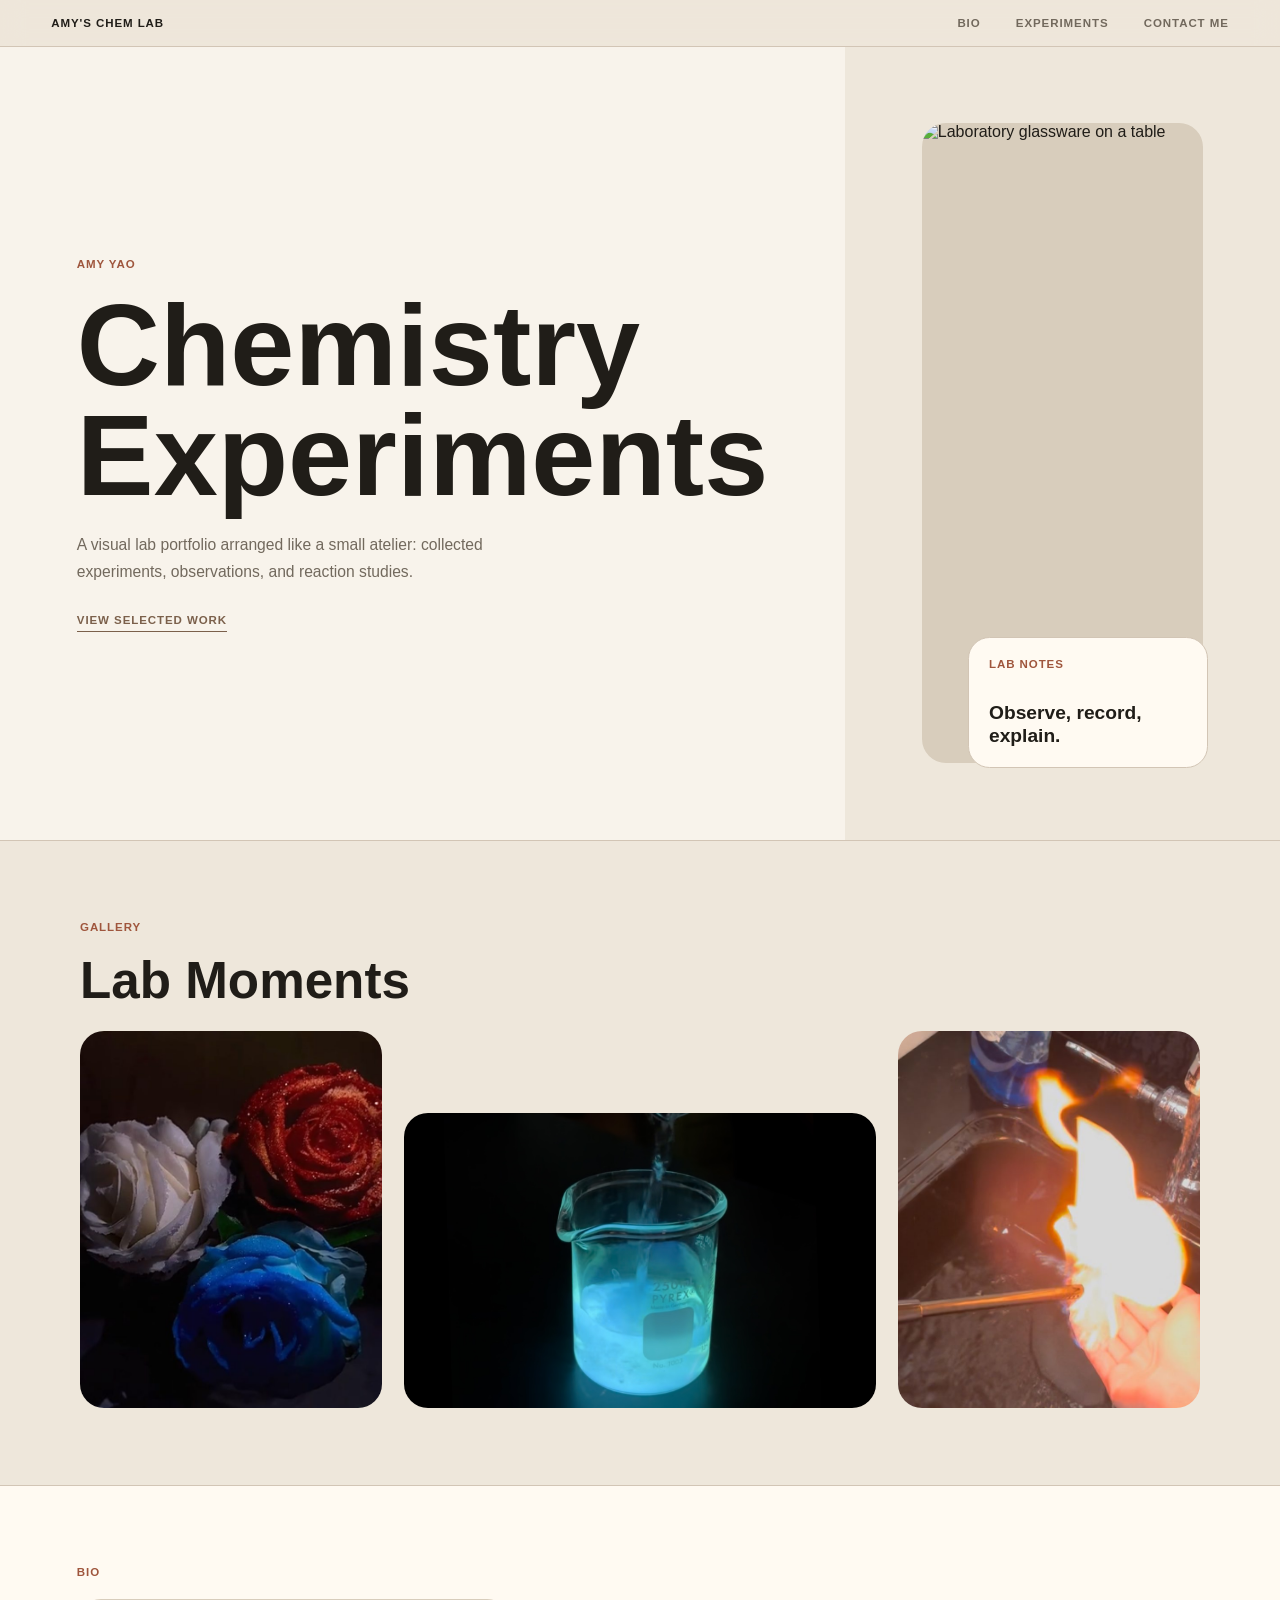
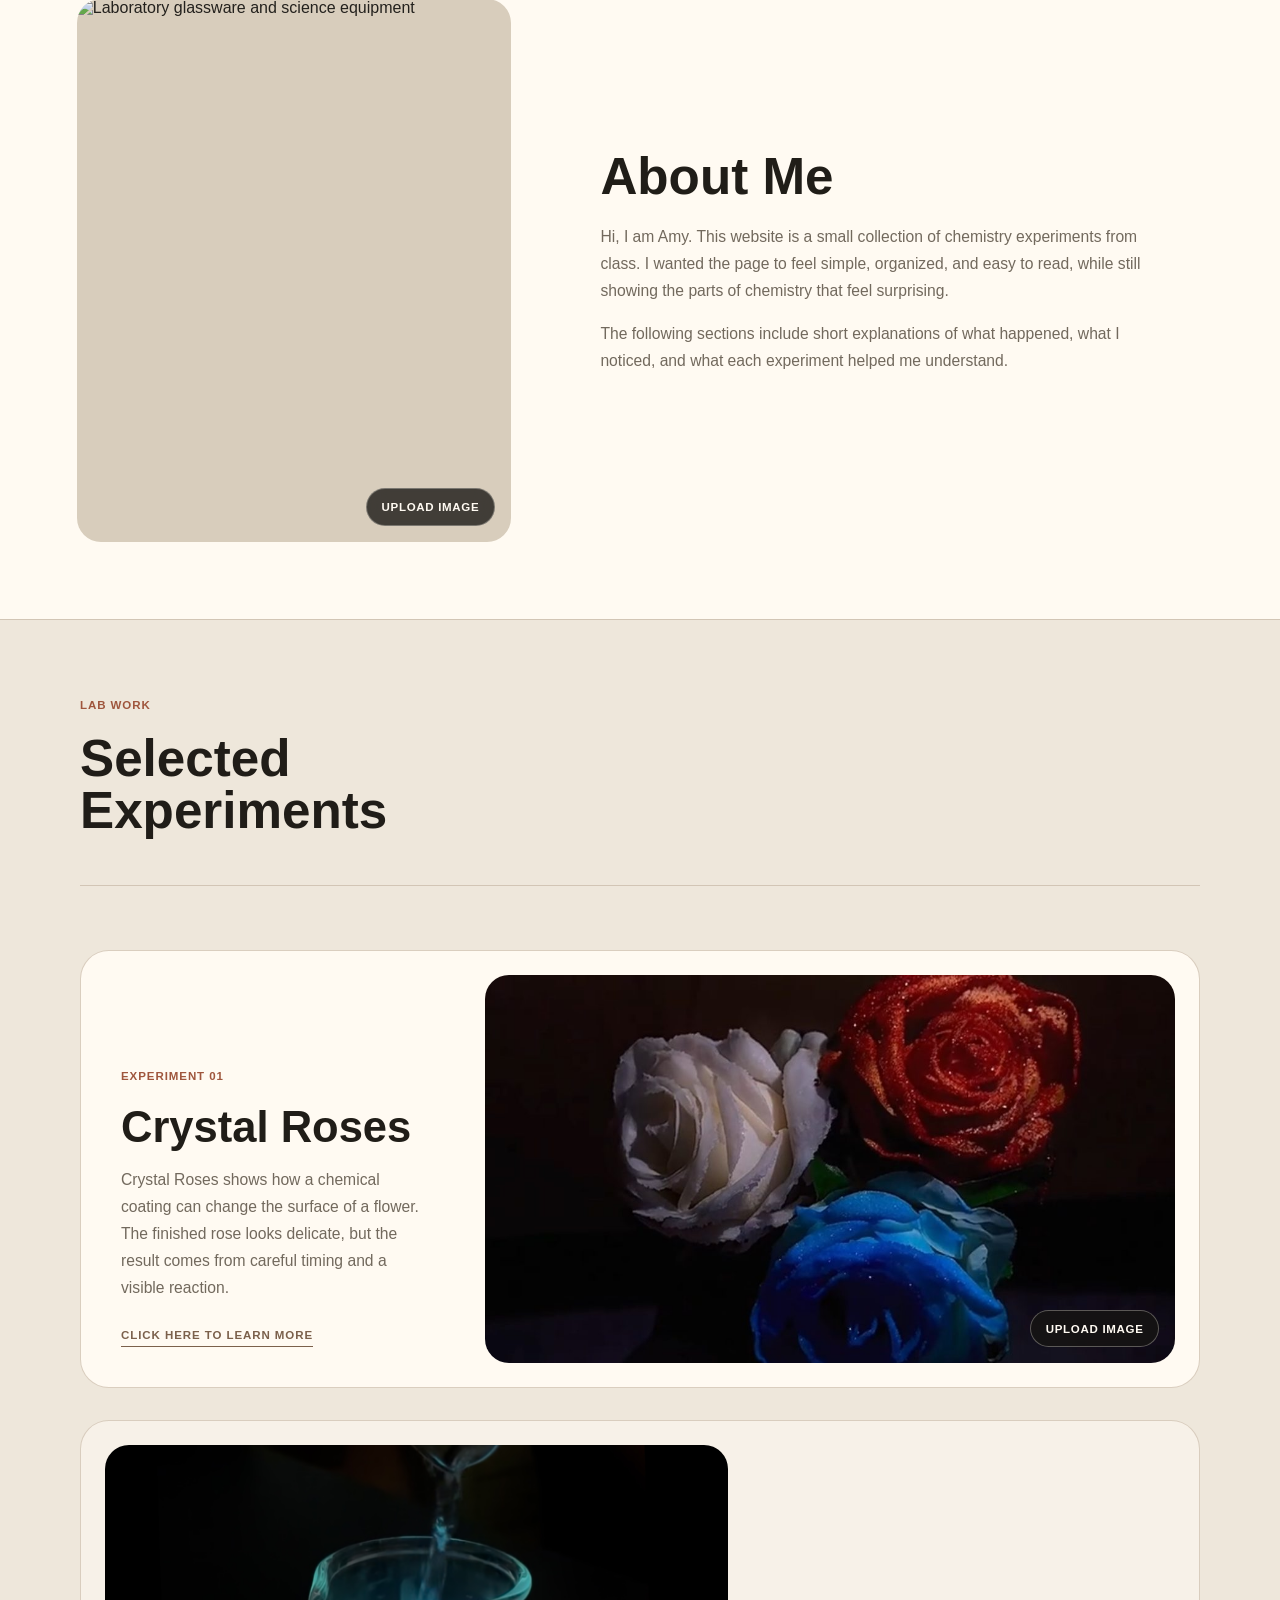
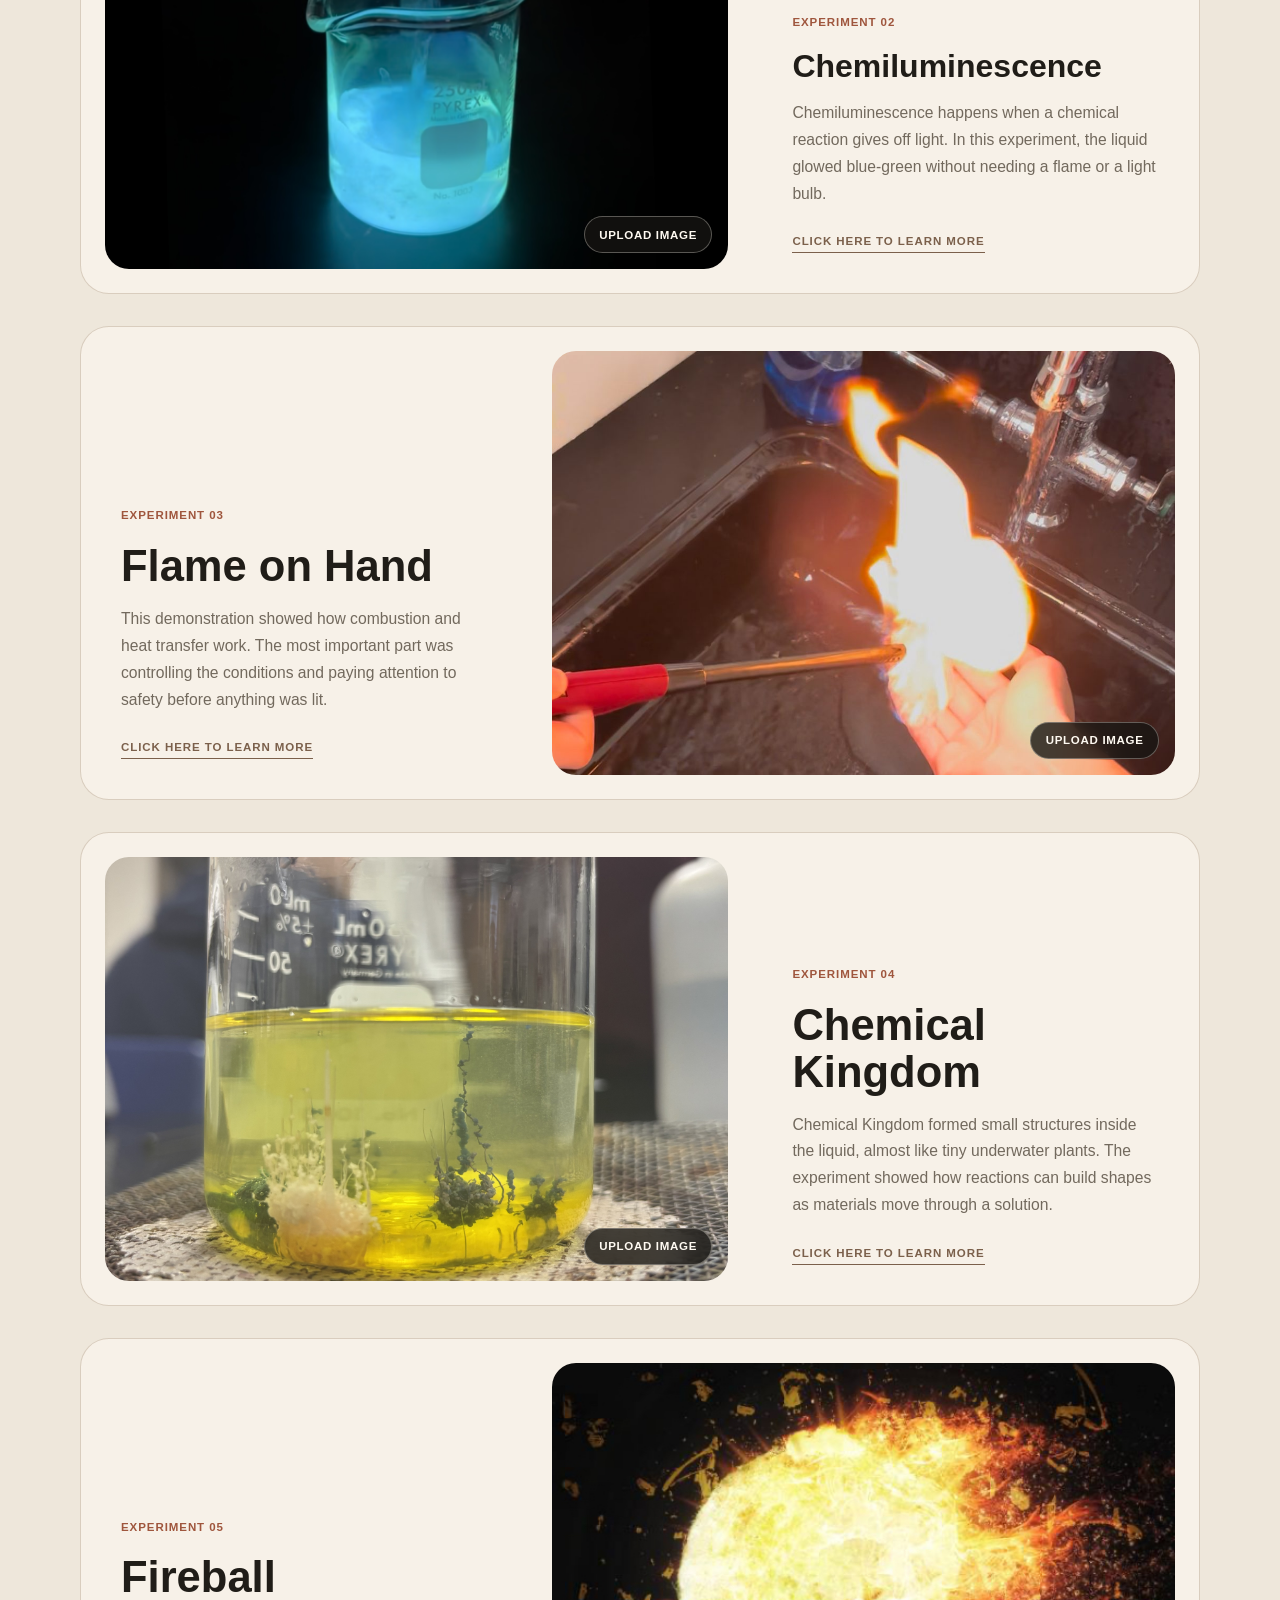
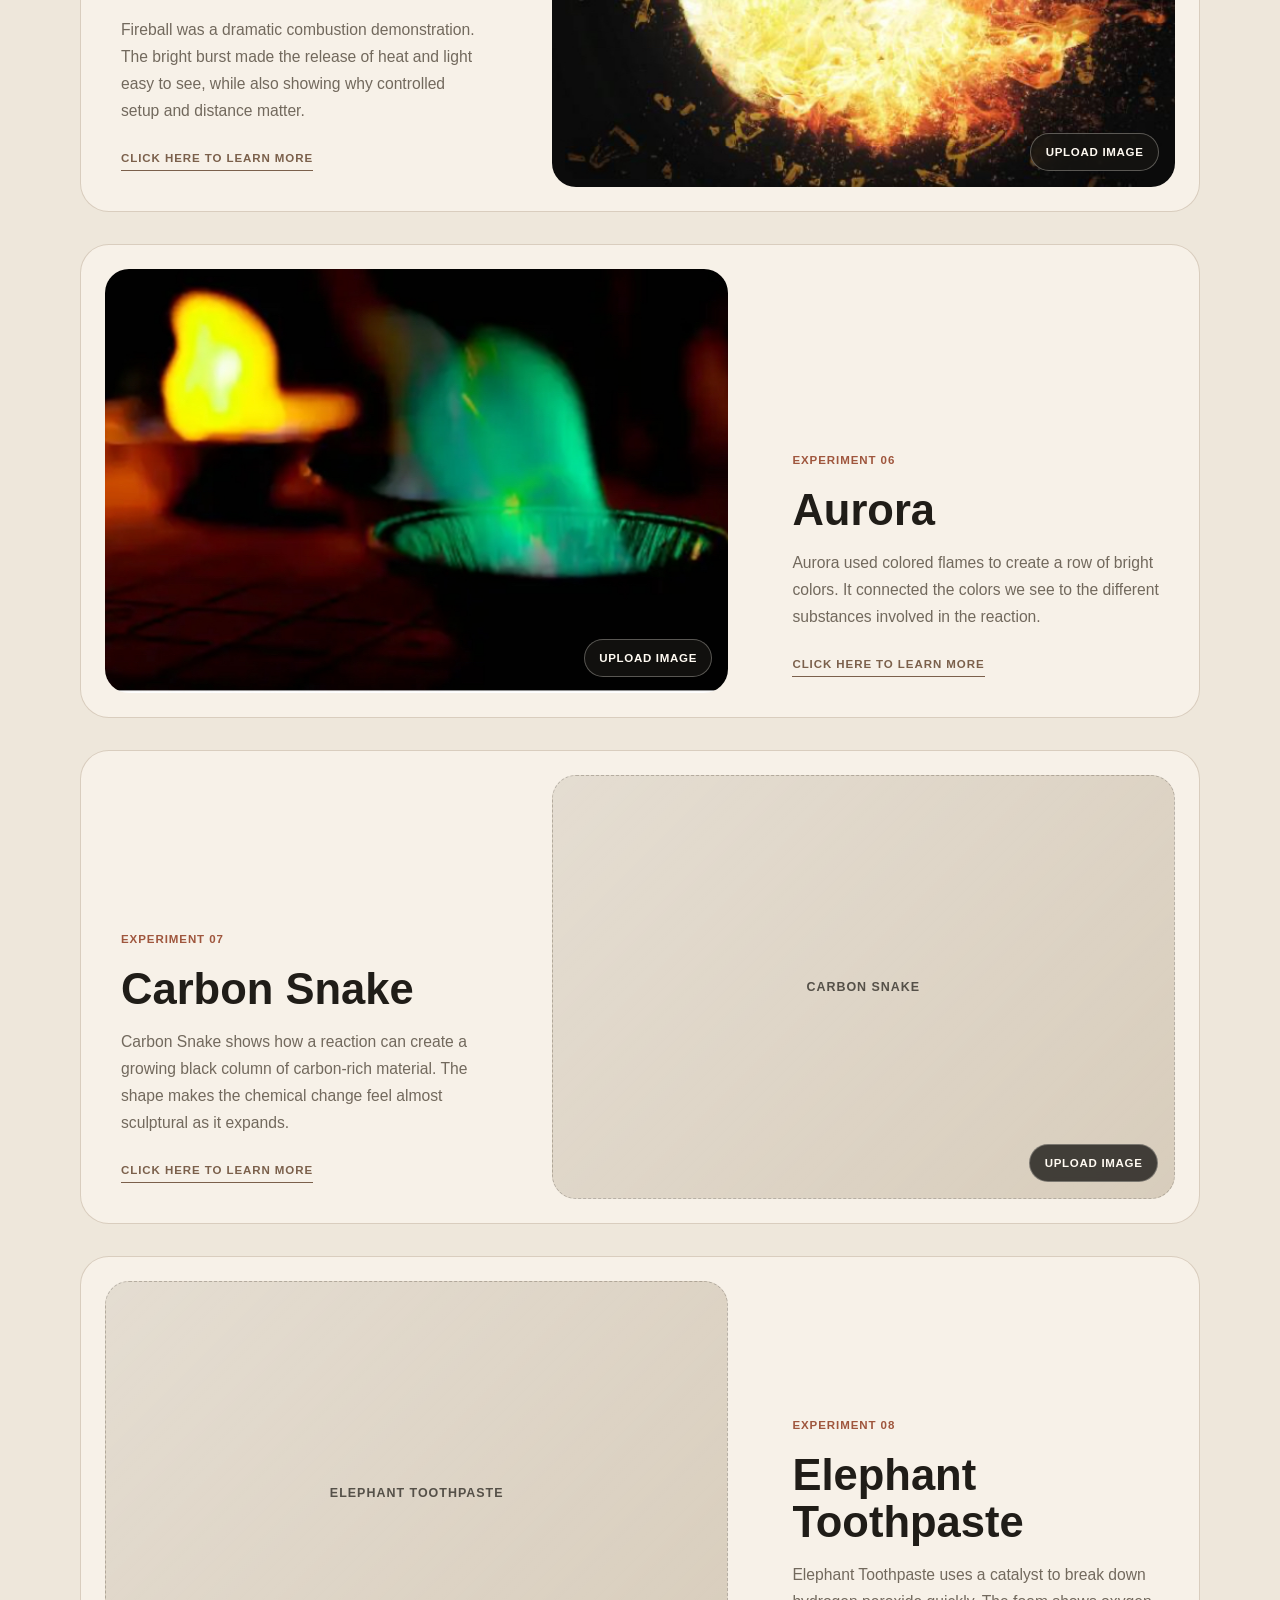
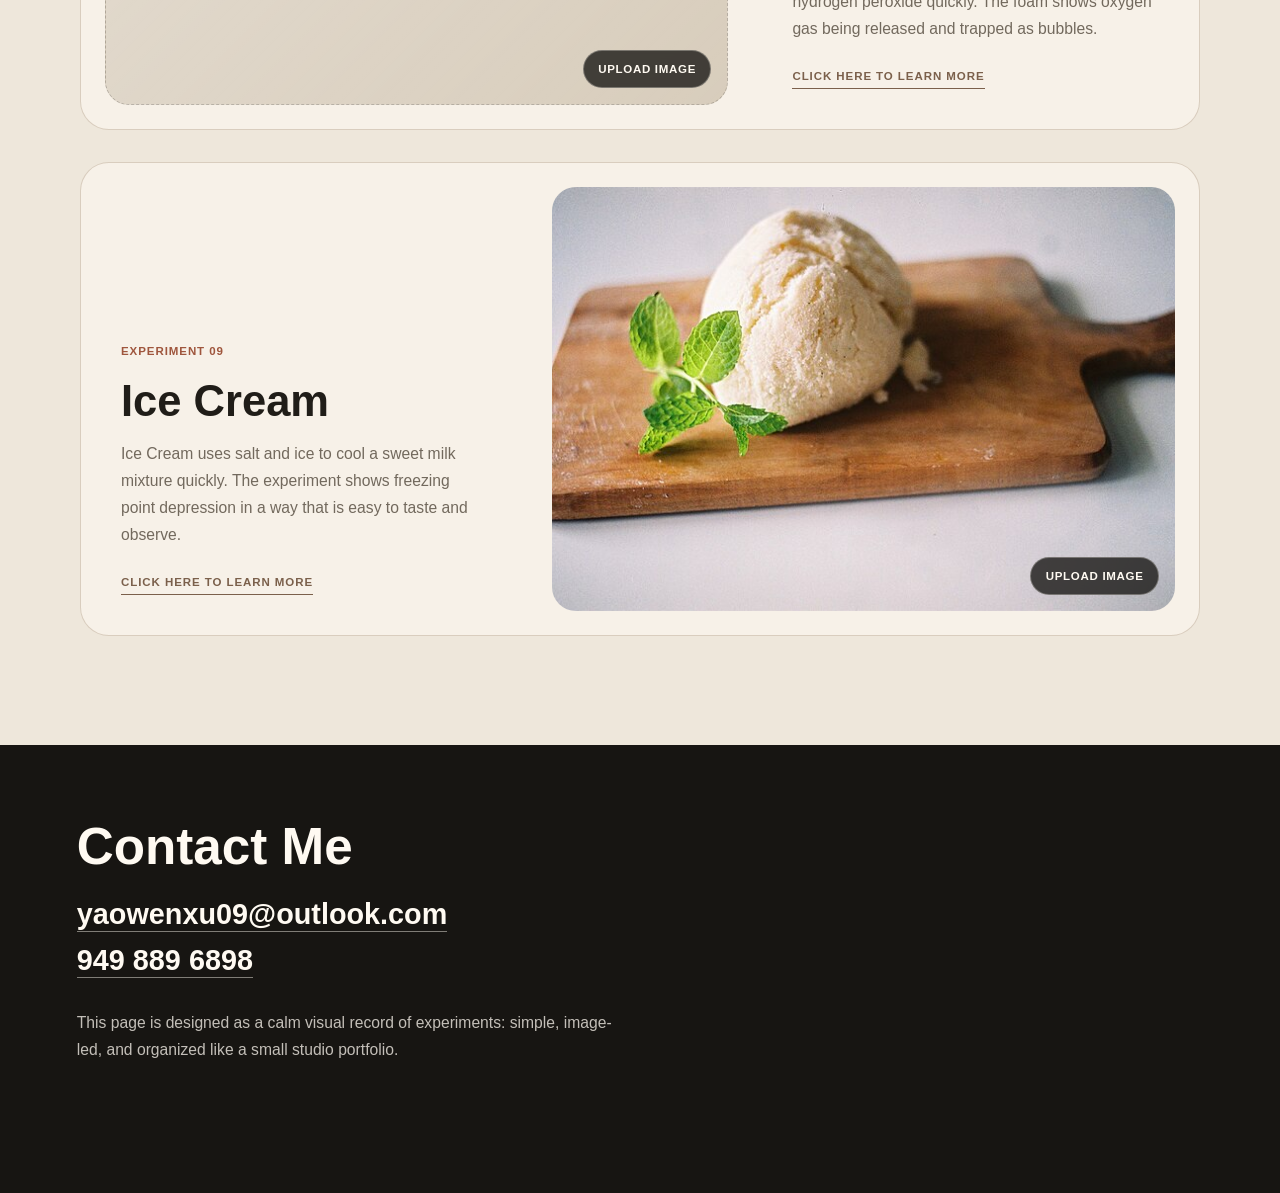
==== index.html @ 690bc632 "Prepare chemistry website for GitHub Pages" ====
<!doctype html>
<html lang="en">
  <head>
    <meta charset="utf-8" />
    <meta name="viewport" content="width=device-width, initial-scale=1" />
    <title>Chemistry Experiments</title>
    <link rel="stylesheet" href="styles.css" />
  </head>
  <body>
    <header class="site-header">
      <a class="brand" href="#top">Amy's Chem Lab</a>
      <nav aria-label="Main navigation">
        <a href="#bio">Bio</a>
        <a href="#experiments">Experiments</a>
        <a href="#contact">Contact me</a>
      </nav>
    </header>

    <main id="top">
      <section class="hero">
        <div class="hero-title">
          <p class="tiny-label">Amy Yao</p>
          <h1>Chemistry<br />Experiments</h1>
          <p class="hero-summary">
            A visual lab portfolio arranged like a small atelier: collected
            experiments, observations, and reaction studies.
          </p>
          <a class="text-link" href="#experiments">View selected work</a>
        </div>

        <div class="hero-collage" aria-label="Chemistry experiment collage">
          <figure class="photo photo-main">
            <img
              src="https://images.unsplash.com/photo-1532094349884-543bc11b234d?auto=format&fit=crop&w=1000&q=80"
              alt="Laboratory glassware on a table"
            />
          </figure>
          <div class="paper-note">
            <span>Lab notes</span>
            <p>Observe, record, explain.</p>
          </div>
        </div>
      </section>

      <section class="gallery-preview" aria-label="Experiment gallery preview">
        <div class="gallery-heading">
          <p class="section-number">Gallery</p>
          <h2>Lab Moments</h2>
        </div>
        <div class="gallery-strip">
          <figure class="photo gallery-photo">
            <img src="assets/crystal-roses.jpg" alt="Crystal Roses experiment preview" />
          </figure>
          <figure class="photo gallery-photo wide">
            <img src="assets/chemiluminescence.jpg" alt="Chemiluminescence experiment preview" />
          </figure>
          <figure class="photo gallery-photo">
            <img src="assets/flame-on-hand.jpg" alt="Flame on Hand experiment preview" />
          </figure>
        </div>
      </section>

      <section class="bio-section" id="bio">
        <p class="section-number">Bio</p>
        <div class="bio-grid">
          <figure class="photo bio-photo" data-title="About Me" data-image-key="about-me">
            <img
              src="https://images.unsplash.com/photo-1532094349884-543bc11b234d?auto=format&fit=crop&w=800&q=80"
              alt="Laboratory glassware and science equipment"
            />
          </figure>
          <div class="bio-copy">
            <h2>About Me</h2>
            <p>
              Hi, I am Amy. This website is a small collection of chemistry
              experiments from class. I wanted the page to feel simple, organized,
              and easy to read, while still showing the parts of chemistry that
              feel surprising.
            </p>
            <p>
              The following sections include short explanations of what happened,
              what I noticed, and what each experiment helped me understand.
            </p>
          </div>
        </div>
      </section>

      <section class="experiments" id="experiments">
        <div class="section-intro">
          <p class="section-number">Lab work</p>
          <h2>Selected Experiments</h2>
        </div>

        <article class="experiment featured">
          <div class="experiment-copy">
            <p class="tiny-label">Experiment 01</p>
            <h2>Crystal Roses</h2>
            <p>
              Crystal Roses shows how a chemical coating can change the surface
              of a flower. The finished rose looks delicate, but the result comes
              from careful timing and a visible reaction.
            </p>
            <a class="text-link" href="experiments/crystal-roses.html">Click here to learn more</a>
          </div>
          <figure class="photo experiment-photo" data-title="Crystal Roses" data-image-key="crystal-roses">
            <img
              src="assets/crystal-roses.jpg"
              alt="Crystal Roses experiment with a coated orange rose"
              onerror="this.closest('.photo').classList.add('missing-image'); this.remove();"
            />
          </figure>
        </article>

        <article class="experiment reverse">
          <div class="experiment-copy">
            <p class="tiny-label">Experiment 02</p>
            <h2 class="single-line-title">Chemiluminescence</h2>
            <p>
              Chemiluminescence happens when a chemical reaction gives off light.
              In this experiment, the liquid glowed blue-green without needing a
              flame or a light bulb.
            </p>
            <a class="text-link" href="experiments/chemiluminescence.html">Click here to learn more</a>
          </div>
          <figure class="photo experiment-photo" data-title="Chemiluminescence" data-image-key="chemiluminescence">
            <img
              src="assets/chemiluminescence.jpg"
              alt="Chemiluminescence experiment glowing blue in a beaker"
              onerror="this.closest('.photo').classList.add('missing-image'); this.remove();"
            />
          </figure>
        </article>

        <article class="experiment">
          <div class="experiment-copy">
            <p class="tiny-label">Experiment 03</p>
            <h2>Flame on Hand</h2>
            <p>
              This demonstration showed how combustion and heat transfer work.
              The most important part was controlling the conditions and paying
              attention to safety before anything was lit.
            </p>
            <a class="text-link" href="experiments/flame-on-hand.html">Click here to learn more</a>
          </div>
          <figure class="photo experiment-photo" data-title="Flame on Hand" data-image-key="flame-on-hand">
            <img
              src="assets/flame-on-hand.jpg"
              alt="Flame on Hand experiment being lit over a sink"
              onerror="this.closest('.photo').classList.add('missing-image'); this.remove();"
            />
          </figure>
        </article>

        <article class="experiment reverse">
          <div class="experiment-copy">
            <p class="tiny-label">Experiment 04</p>
            <h2>Chemical Kingdom</h2>
            <p>
              Chemical Kingdom formed small structures inside the liquid, almost
              like tiny underwater plants. The experiment showed how reactions can
              build shapes as materials move through a solution.
            </p>
            <a class="text-link" href="experiments/chemical-kingdom.html">Click here to learn more</a>
          </div>
          <figure class="photo experiment-photo" data-title="Chemical Kingdom" data-image-key="chemical-kingdom">
            <img
              src="assets/chemical-kingdom.jpg"
              alt="Chemical Kingdom experiment growing structures in yellow liquid"
              onerror="this.closest('.photo').classList.add('missing-image'); this.remove();"
            />
          </figure>
        </article>

        <article class="experiment">
          <div class="experiment-copy">
            <p class="tiny-label">Experiment 05</p>
            <h2>Fireball</h2>
            <p>
              Fireball was a dramatic combustion demonstration. The bright burst
              made the release of heat and light easy to see, while also showing
              why controlled setup and distance matter.
            </p>
            <a class="text-link" href="experiments/fireball.html">Click here to learn more</a>
          </div>
          <figure class="photo experiment-photo" data-title="Fireball" data-image-key="fireball">
            <img
              src="assets/fireball.jpg"
              alt="Fireball experiment with a bright flame burst"
              onerror="this.closest('.photo').classList.add('missing-image'); this.remove();"
            />
          </figure>
        </article>

        <article class="experiment reverse">
          <div class="experiment-copy">
            <p class="tiny-label">Experiment 06</p>
            <h2>Aurora</h2>
            <p>
              Aurora used colored flames to create a row of bright colors. It
              connected the colors we see to the different substances involved in
              the reaction.
            </p>
            <a class="text-link" href="experiments/aurora.html">Click here to learn more</a>
          </div>
          <figure class="photo experiment-photo" data-title="Aurora" data-image-key="aurora">
            <img
              src="assets/aurora.jpg"
              alt="Aurora experiment with colorful flames"
              onerror="this.closest('.photo').classList.add('missing-image'); this.remove();"
            />
          </figure>
        </article>

        <article class="experiment">
          <div class="experiment-copy">
            <p class="tiny-label">Experiment 07</p>
            <h2>Carbon Snake</h2>
            <p>
              Carbon Snake shows how a reaction can create a growing black
              column of carbon-rich material. The shape makes the chemical
              change feel almost sculptural as it expands.
            </p>
            <a class="text-link" href="experiments/carbon-snake.html">Click here to learn more</a>
          </div>
          <figure class="photo experiment-photo" data-title="Carbon Snake" data-image-key="carbon-snake">
            <img
              src="assets/carbon-snake.jpg"
              alt="Carbon Snake experiment forming a black carbon column"
              onerror="this.closest('.photo').classList.add('missing-image'); this.remove();"
            />
          </figure>
        </article>

        <article class="experiment reverse">
          <div class="experiment-copy">
            <p class="tiny-label">Experiment 08</p>
            <h2>Elephant Toothpaste</h2>
            <p>
              Elephant Toothpaste uses a catalyst to break down hydrogen
              peroxide quickly. The foam shows oxygen gas being released and
              trapped as bubbles.
            </p>
            <a class="text-link" href="experiments/elephant-toothpaste.html">Click here to learn more</a>
          </div>
          <figure class="photo experiment-photo" data-title="Elephant Toothpaste" data-image-key="elephant-toothpaste">
            <img
              src="assets/elephant-toothpaste.jpg"
              alt="Elephant Toothpaste experiment with foam expanding upward"
              onerror="this.closest('.photo').classList.add('missing-image'); this.remove();"
            />
          </figure>
        </article>

        <article class="experiment">
          <div class="experiment-copy">
            <p class="tiny-label">Experiment 09</p>
            <h2>Ice Cream</h2>
            <p>
              Ice Cream uses salt and ice to cool a sweet milk mixture quickly.
              The experiment shows freezing point depression in a way that is
              easy to taste and observe.
            </p>
            <a class="text-link" href="experiments/ice-cream.html">Click here to learn more</a>
          </div>
          <figure class="photo experiment-photo" data-title="Ice Cream" data-image-key="ice-cream">
            <img
              src="assets/ice-cream.jpg"
              alt="Homemade ice cream experiment"
              onerror="this.closest('.photo').classList.add('missing-image'); this.remove();"
            />
          </figure>
        </article>
      </section>

      <section class="contact" id="contact">
        <h2>Contact Me</h2>
        <div class="contact-details">
          <a href="mailto:yaowenxu09@outlook.com">yaowenxu09@outlook.com</a>
          <a href="tel:+19498896898">949 889 6898</a>
        </div>
        <p>
          This page is designed as a calm visual record of experiments: simple,
          image-led, and organized like a small studio portfolio.
        </p>
      </section>
    </main>
    <script src="script.js"></script>
  </body>
</html>
---- styles.css ----
:root {
  --paper: #eee7db;
  --paper-light: #f8f3eb;
  --ink: #201d18;
  --muted: #72695d;
  --rust: #9f563d;
  --line: #d2c5b5;
  --charcoal: #171512;
}

* {
  box-sizing: border-box;
}

html {
  scroll-behavior: smooth;
}

body {
  margin: 0;
  color: var(--ink);
  background: var(--paper);
  font-family: "Segoe UI", "Trebuchet MS", Arial, sans-serif;
}

img {
  display: block;
  width: 100%;
  height: 100%;
  object-fit: cover;
}

a {
  color: inherit;
}

.site-header {
  position: sticky;
  top: 0;
  z-index: 10;
  display: flex;
  align-items: center;
  justify-content: space-between;
  gap: 1rem;
  padding: 1.05rem clamp(1rem, 4vw, 4.5rem);
  background: rgba(238, 231, 219, 0.92);
  border-bottom: 1px solid var(--line);
  backdrop-filter: blur(12px);
}

.brand,
nav a,
.tiny-label,
.section-number,
.text-link {
  font-size: 0.72rem;
  font-weight: 700;
  letter-spacing: 0.08em;
  text-transform: uppercase;
}

.brand,
nav a,
.text-link {
  text-decoration: none;
}

nav {
  display: flex;
  gap: clamp(0.85rem, 3vw, 2.2rem);
  color: var(--muted);
}

.hero {
  display: grid;
  grid-template-columns: 0.95fr 1.05fr;
  min-height: 86vh;
  border-bottom: 1px solid var(--line);
}

.hero-title,
.hero-collage,
.bio-section,
.experiments,
.contact {
  padding: clamp(2rem, 6vw, 5rem);
}

.hero-title {
  display: flex;
  flex-direction: column;
  justify-content: center;
  background: var(--paper-light);
}

.tiny-label,
.section-number {
  margin: 0 0 1.05rem;
  color: var(--rust);
}

h1,
h2 {
  margin: 0;
  font-family: "Segoe UI", "Trebuchet MS", Arial, sans-serif;
  font-weight: 700;
  letter-spacing: 0;
}

h1 {
  max-width: 12ch;
  font-size: clamp(3.8rem, 9vw, 7.6rem);
  line-height: 0.95;
}

h2 {
  font-size: clamp(1.9rem, 4vw, 3.45rem);
  line-height: 1.02;
}

p {
  color: var(--muted);
  font-size: 0.98rem;
  line-height: 1.72;
}

.hero-summary {
  max-width: 27rem;
  margin: 1.4rem 0 0;
}

.text-link {
  display: inline-block;
  width: fit-content;
  margin-top: 1.7rem;
  padding-bottom: 0.35rem;
  color: #7b604b;
  border-bottom: 1px solid currentColor;
  transform-origin: left center;
  transition:
    color 160ms ease,
    transform 160ms ease;
}

.text-link:hover {
  color: #4f3a2d;
  transform: scale(1.045);
}

.hero-collage {
  position: relative;
  min-height: 34rem;
}

.photo {
  position: relative;
  margin: 0;
  overflow: hidden;
  background: #d8cdbc;
  border-radius: 1.5rem;
}

.photo-main {
  height: min(62vw, 40rem);
  max-height: 40rem;
}

.missing-image {
  display: grid;
  place-items: center;
  min-height: 18rem;
  background:
    linear-gradient(135deg, rgba(255, 255, 255, 0.32), rgba(255, 255, 255, 0)),
    #d8cdbc;
  border: 1px dashed rgba(32, 29, 24, 0.22);
}

.missing-image::after {
  content: attr(data-title);
  color: rgba(32, 29, 24, 0.72);
  font-size: 0.78rem;
  font-weight: 700;
  letter-spacing: 0.08em;
  text-transform: uppercase;
}

.missing-image.no-placeholder-label::after {
  content: "";
}

.missing-image.no-placeholder-label {
  border: 0;
  min-height: 0;
}

.upload-control {
  position: absolute;
  right: 1rem;
  bottom: 1rem;
  z-index: 2;
  display: inline-flex;
  align-items: center;
  justify-content: center;
  min-height: 2.35rem;
  padding: 0.65rem 0.9rem;
  color: #fffaf2;
  background: rgba(23, 21, 18, 0.78);
  border: 1px solid rgba(255, 250, 242, 0.3);
  border-radius: 999px;
  cursor: pointer;
  font-size: 0.72rem;
  font-weight: 700;
  letter-spacing: 0.06em;
  text-transform: uppercase;
  backdrop-filter: blur(10px);
}

.upload-control input {
  position: absolute;
  width: 1px;
  height: 1px;
  opacity: 0;
  pointer-events: none;
}

.paper-note {
  position: absolute;
  right: clamp(1rem, 6vw, 4.5rem);
  bottom: clamp(1rem, 6vw, 4.5rem);
  width: min(15rem, 42vw);
  padding: 1.25rem;
  background: #fffaf2;
  border: 1px solid var(--line);
  border-radius: 1.35rem;
}

.paper-note span {
  display: block;
  margin-bottom: 2rem;
  color: var(--rust);
  font-size: 0.72rem;
  font-weight: 700;
  letter-spacing: 0.08em;
  text-transform: uppercase;
}

.paper-note p {
  margin: 0;
  color: var(--ink);
  font-size: 1.2rem;
  font-weight: 700;
  line-height: 1.18;
}

.bio-section {
  background: #fffaf2;
  border-bottom: 1px solid var(--line);
}

.gallery-preview {
  padding: clamp(2rem, 6vw, 5rem);
  border-bottom: 1px solid var(--line);
  background: var(--paper);
}

.gallery-heading {
  max-width: 70rem;
  margin: 0 auto 1.5rem;
}

.gallery-heading h2 {
  max-width: 12ch;
}

.gallery-strip {
  display: grid;
  grid-template-columns: minmax(0, 0.8fr) minmax(0, 1.25fr) minmax(0, 0.8fr);
  gap: clamp(0.8rem, 2.2vw, 1.4rem);
  max-width: 70rem;
  margin: 0 auto;
  align-items: end;
}

.gallery-photo {
  aspect-ratio: 4 / 5;
}

.gallery-photo.wide {
  aspect-ratio: 16 / 10;
}

.bio-grid {
  display: grid;
  grid-template-columns: minmax(15rem, 0.72fr) minmax(0, 1fr);
  gap: clamp(2rem, 7vw, 6rem);
  align-items: center;
  max-width: 72rem;
  margin: 0 auto;
}

.bio-photo {
  aspect-ratio: 4 / 5;
}

.bio-photo img {
  object-position: 35% center;
  filter: saturate(0.82) contrast(0.96);
}

.bio-copy {
  max-width: 35rem;
}

.bio-copy h2 {
  margin-bottom: 1.35rem;
}

.experiments {
  background: var(--paper);
}

.section-intro {
  max-width: 70rem;
  margin: 0 auto clamp(2rem, 5vw, 4rem);
  padding-bottom: clamp(1.5rem, 4vw, 3rem);
  border-bottom: 1px solid var(--line);
}

.section-intro h2 {
  max-width: 12ch;
}

.section-intro p:last-child {
  max-width: 30rem;
}

.experiment {
  display: grid;
  grid-template-columns: minmax(0, 0.78fr) minmax(16rem, 1.22fr);
  gap: clamp(1.25rem, 4vw, 3rem);
  align-items: end;
  max-width: 70rem;
  margin: 0 auto clamp(1.2rem, 3vw, 2rem);
  padding: clamp(1rem, 2.6vw, 1.5rem);
  background: rgba(255, 250, 242, 0.55);
  border: 1px solid rgba(210, 197, 181, 0.82);
  border-radius: 1.8rem;
  transition:
    border-color 180ms ease,
    box-shadow 180ms ease,
    transform 180ms ease;
}

.experiment:hover {
  border-color: rgba(159, 86, 61, 0.32);
  box-shadow: 0 22px 48px rgba(32, 29, 24, 0.14);
  transform: translateY(-0.25rem);
}

.experiment.reverse {
  grid-template-columns: minmax(16rem, 1.22fr) minmax(0, 0.78fr);
}

.experiment.reverse .experiment-copy {
  order: 2;
}

.experiment.featured {
  grid-template-columns: minmax(0, 0.65fr) minmax(18rem, 1.35fr);
  background: #fffaf2;
}

.experiment-photo {
  aspect-ratio: 5 / 3.4;
}

.featured .experiment-photo {
  aspect-ratio: 16 / 9;
}

.experiment-copy {
  max-width: 31rem;
  padding: clamp(0.3rem, 1.6vw, 1rem);
}

.experiment-copy h2 {
  margin-bottom: 1rem;
  max-width: 100%;
  overflow-wrap: anywhere;
  word-break: normal;
  font-size: clamp(1.65rem, 3.4vw, 2.85rem);
  line-height: 1.08;
}

.experiment-copy h2.single-line-title {
  white-space: nowrap;
  font-size: clamp(1.45rem, 2.5vw, 2.35rem);
}

.experiment-copy p:not(.tiny-label) {
  margin-bottom: 0;
}

.contact {
  min-height: 28rem;
  color: #fffaf2;
  background: var(--charcoal);
}

.contact .tiny-label,
.contact p,
.contact h2 {
  color: inherit;
}

.contact p {
  max-width: 35rem;
  opacity: 0.74;
}

.contact-details {
  display: grid;
  gap: 0.75rem;
  margin: 1.5rem 0 2rem;
}

.contact-details a {
  width: fit-content;
  color: inherit;
  font-size: clamp(1.1rem, 2.5vw, 1.8rem);
  font-weight: 700;
  text-decoration: none;
  border-bottom: 1px solid rgba(255, 250, 242, 0.45);
}

.detail-main {
  background: var(--paper);
}

.detail-hero {
  display: grid;
  grid-template-columns: minmax(0, 0.78fr) minmax(18rem, 1.22fr);
  gap: clamp(1.5rem, 5vw, 4rem);
  align-items: end;
  padding: clamp(2rem, 6vw, 5rem);
  border-bottom: 1px solid var(--line);
}

.detail-hero h1 {
  font-size: clamp(3rem, 8vw, 6.8rem);
}

.detail-summary {
  max-width: 32rem;
}

.detail-image {
  aspect-ratio: auto;
}

.detail-image img,
.detail-inline-image img {
  display: block;
  width: 100%;
  object-fit: contain;
  height: auto;
  background: #fffaf2;
}

.detail-inline-image {
  max-width: 74rem;
  min-height: 0;
  max-height: none;
  margin: clamp(1.5rem, 4vw, 3rem) 0;
}

.diagram-image {
  min-height: 0;
  max-height: none;
  width: min(100%, 34rem);
  margin-left: auto;
  margin-right: auto;
  padding: 1.25rem;
  background: #fffaf2;
}

.diagram-image img {
  max-height: 12rem;
}

.detail-content {
  max-width: 74rem;
  margin: 0 auto;
  padding: clamp(2rem, 6vw, 5rem);
}

.detail-section {
  display: grid;
  grid-template-columns: minmax(10rem, 0.35fr) minmax(0, 1fr);
  gap: clamp(1.5rem, 4vw, 3rem);
  align-items: start;
  padding: clamp(1.6rem, 4vw, 3rem) 0;
  border-bottom: 1px solid var(--line);
}

.detail-section + .detail-section {
  border-top: 0;
}

.detail-inline-image + .detail-section {
  border-top: 0;
}

.detail-section h2 {
  font-size: clamp(1.45rem, 3vw, 2.4rem);
}

.detail-section p,
.detail-section li {
  color: var(--muted);
  font-size: 1rem;
  line-height: 1.72;
}

.detail-section > p {
  justify-self: start;
  margin-top: 0;
  text-align: left;
}

.acknowledgement-section {
  display: block;
}

.acknowledgement-section h2 {
  margin-bottom: 1rem;
}

.acknowledgement-section p {
  margin: 0;
  text-align: left;
}

.detail-section ul,
.detail-section ol {
  margin: 0;
  padding-left: 1.2rem;
}

.detail-section li + li {
  margin-top: 0.55rem;
}

.detail-actions {
  display: flex;
  flex-wrap: wrap;
  align-items: center;
  justify-content: space-between;
  gap: 1rem;
  padding-top: 2rem;
}

.detail-actions .text-link {
  margin-top: 0;
}

@media (max-width: 860px) {
  .detail-hero,
  .detail-section {
    grid-template-columns: 1fr;
  }
}

@media (max-width: 860px) {
  .site-header {
    align-items: flex-start;
    flex-direction: column;
  }

  .hero,
  .bio-grid,
  .gallery-strip,
  .experiment,
  .experiment.reverse,
  .experiment.featured {
    grid-template-columns: 1fr;
  }

  .hero {
    min-height: auto;
  }

  .hero-collage {
    min-height: auto;
  }

  .photo-main {
    height: 28rem;
  }

  .experiment.reverse .experiment-copy {
    order: 0;
  }
}

@media (max-width: 520px) {
  nav {
    width: 100%;
    justify-content: space-between;
  }

  h1 {
    font-size: clamp(3.2rem, 16vw, 4.5rem);
  }

  .paper-note {
    position: static;
    width: 100%;
    margin-top: 1rem;
  }

  .photo-main {
    height: 22rem;
  }

  .experiment {
    border-radius: 1.35rem;
  }
}
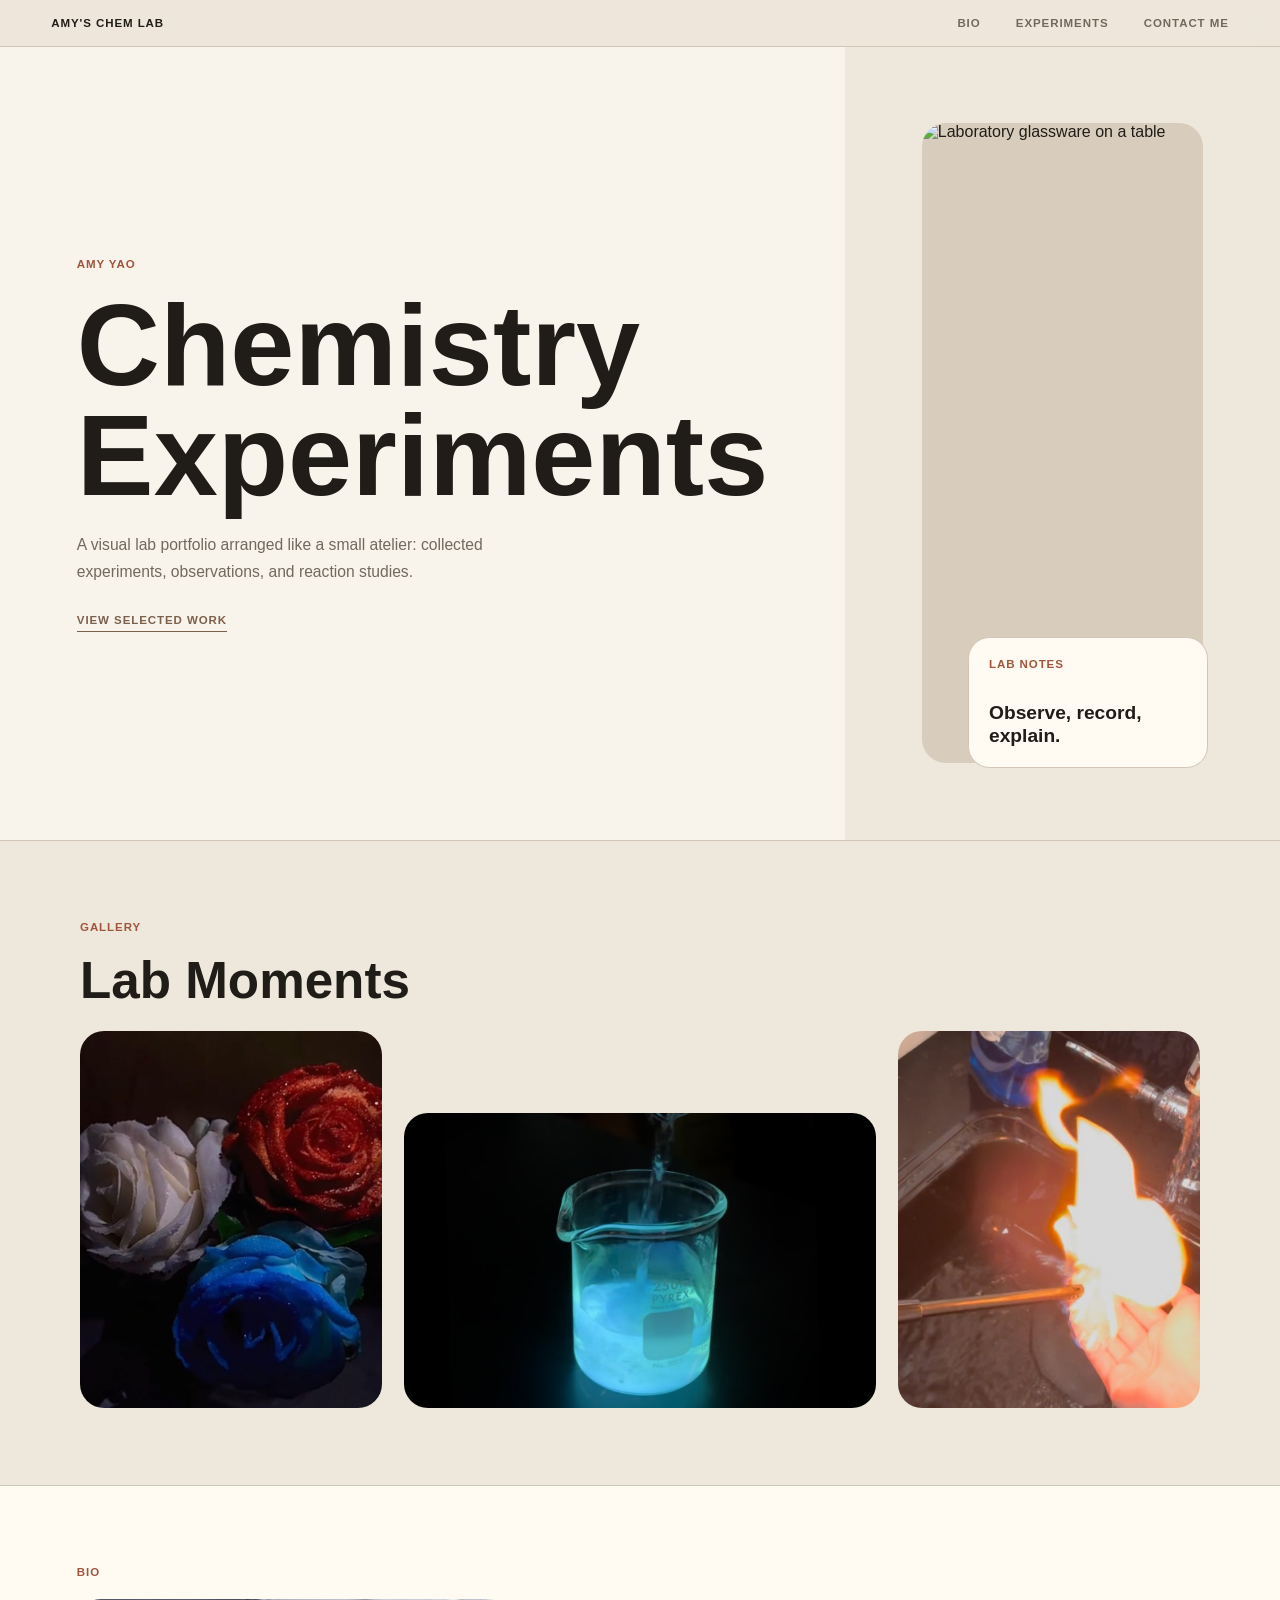
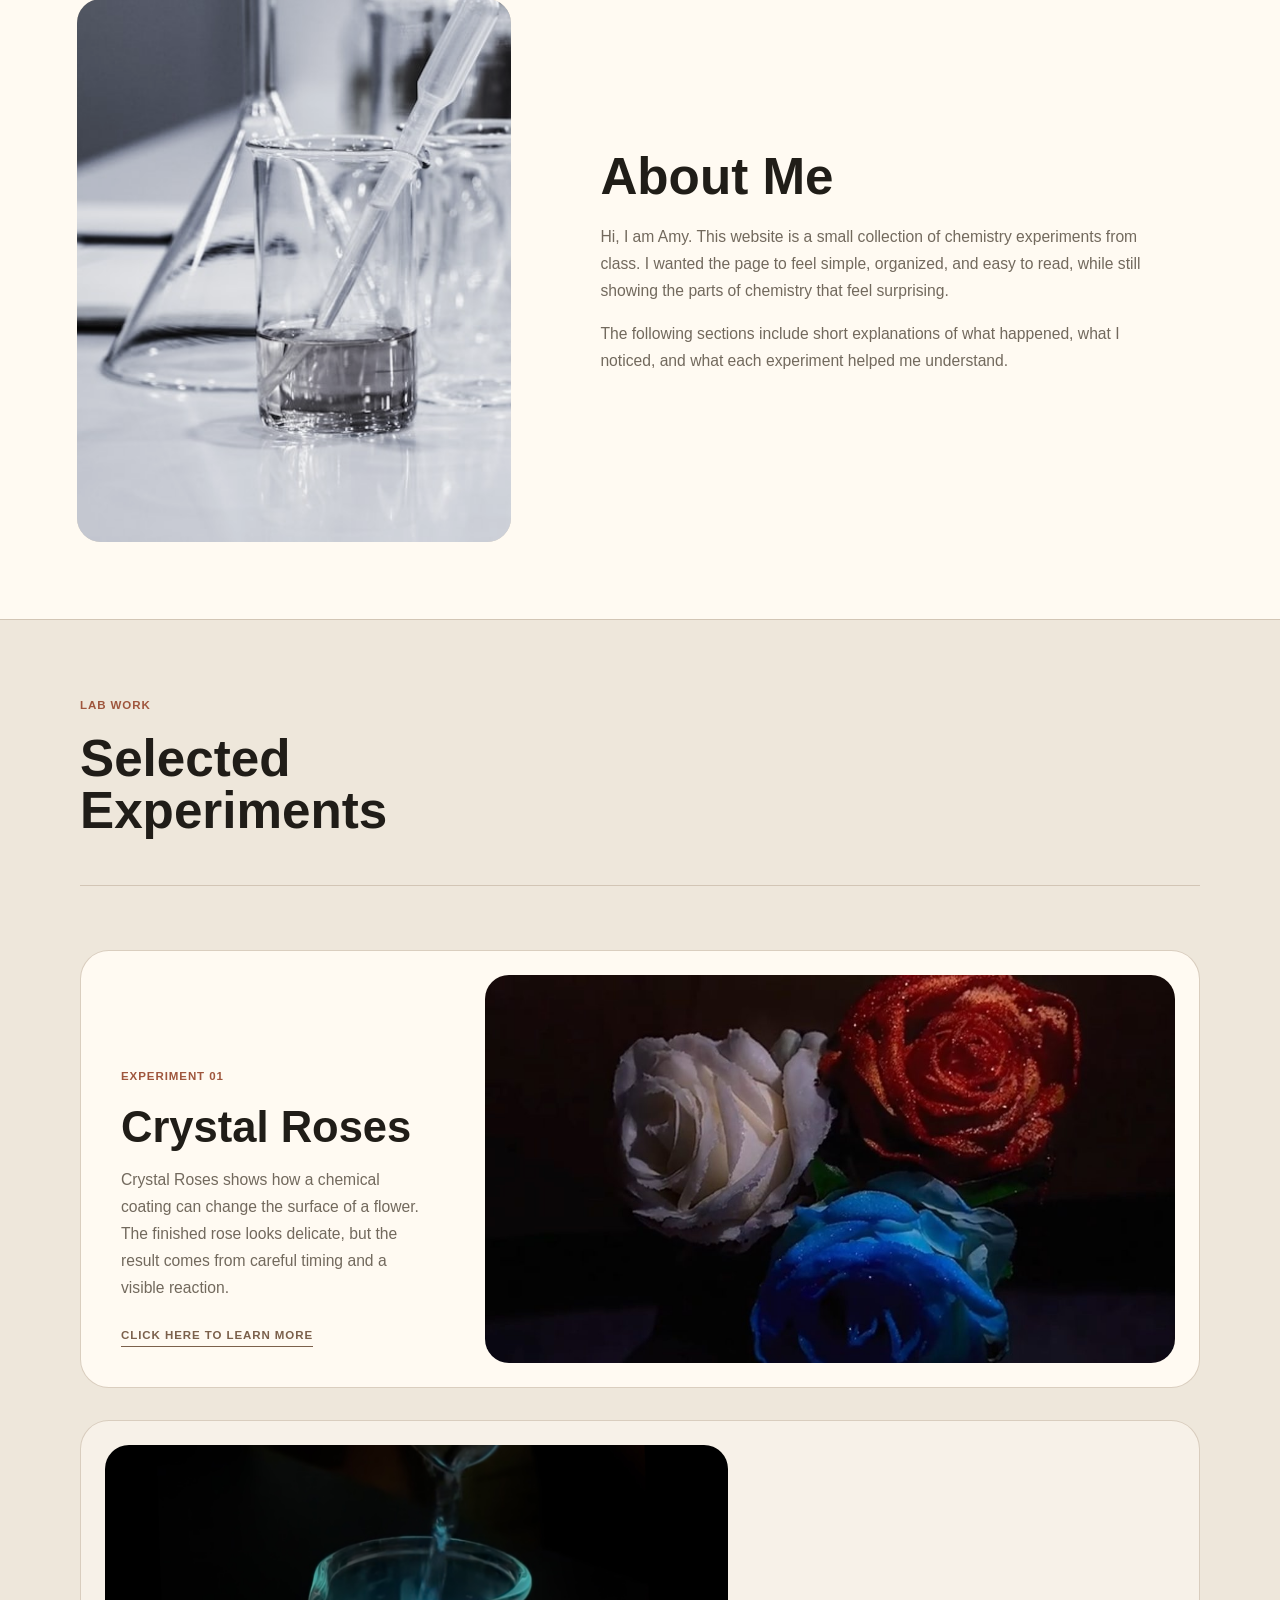
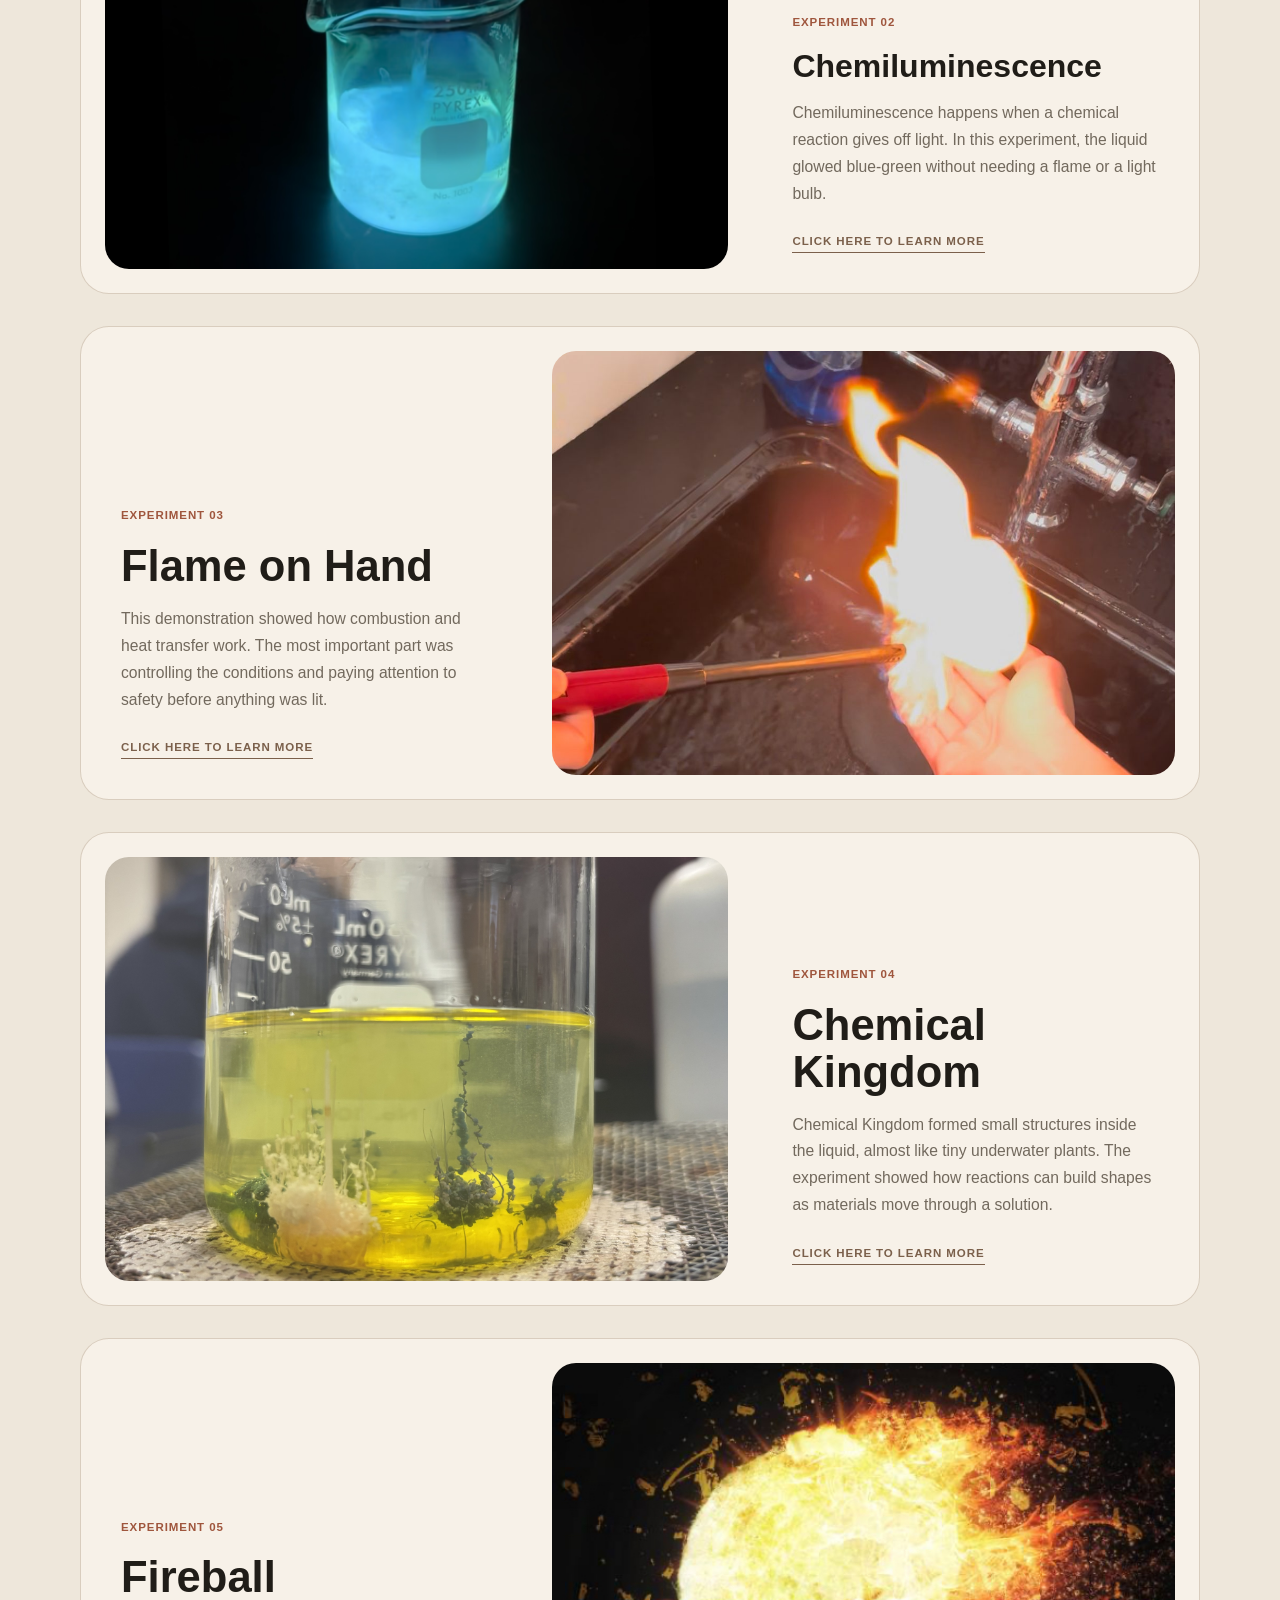
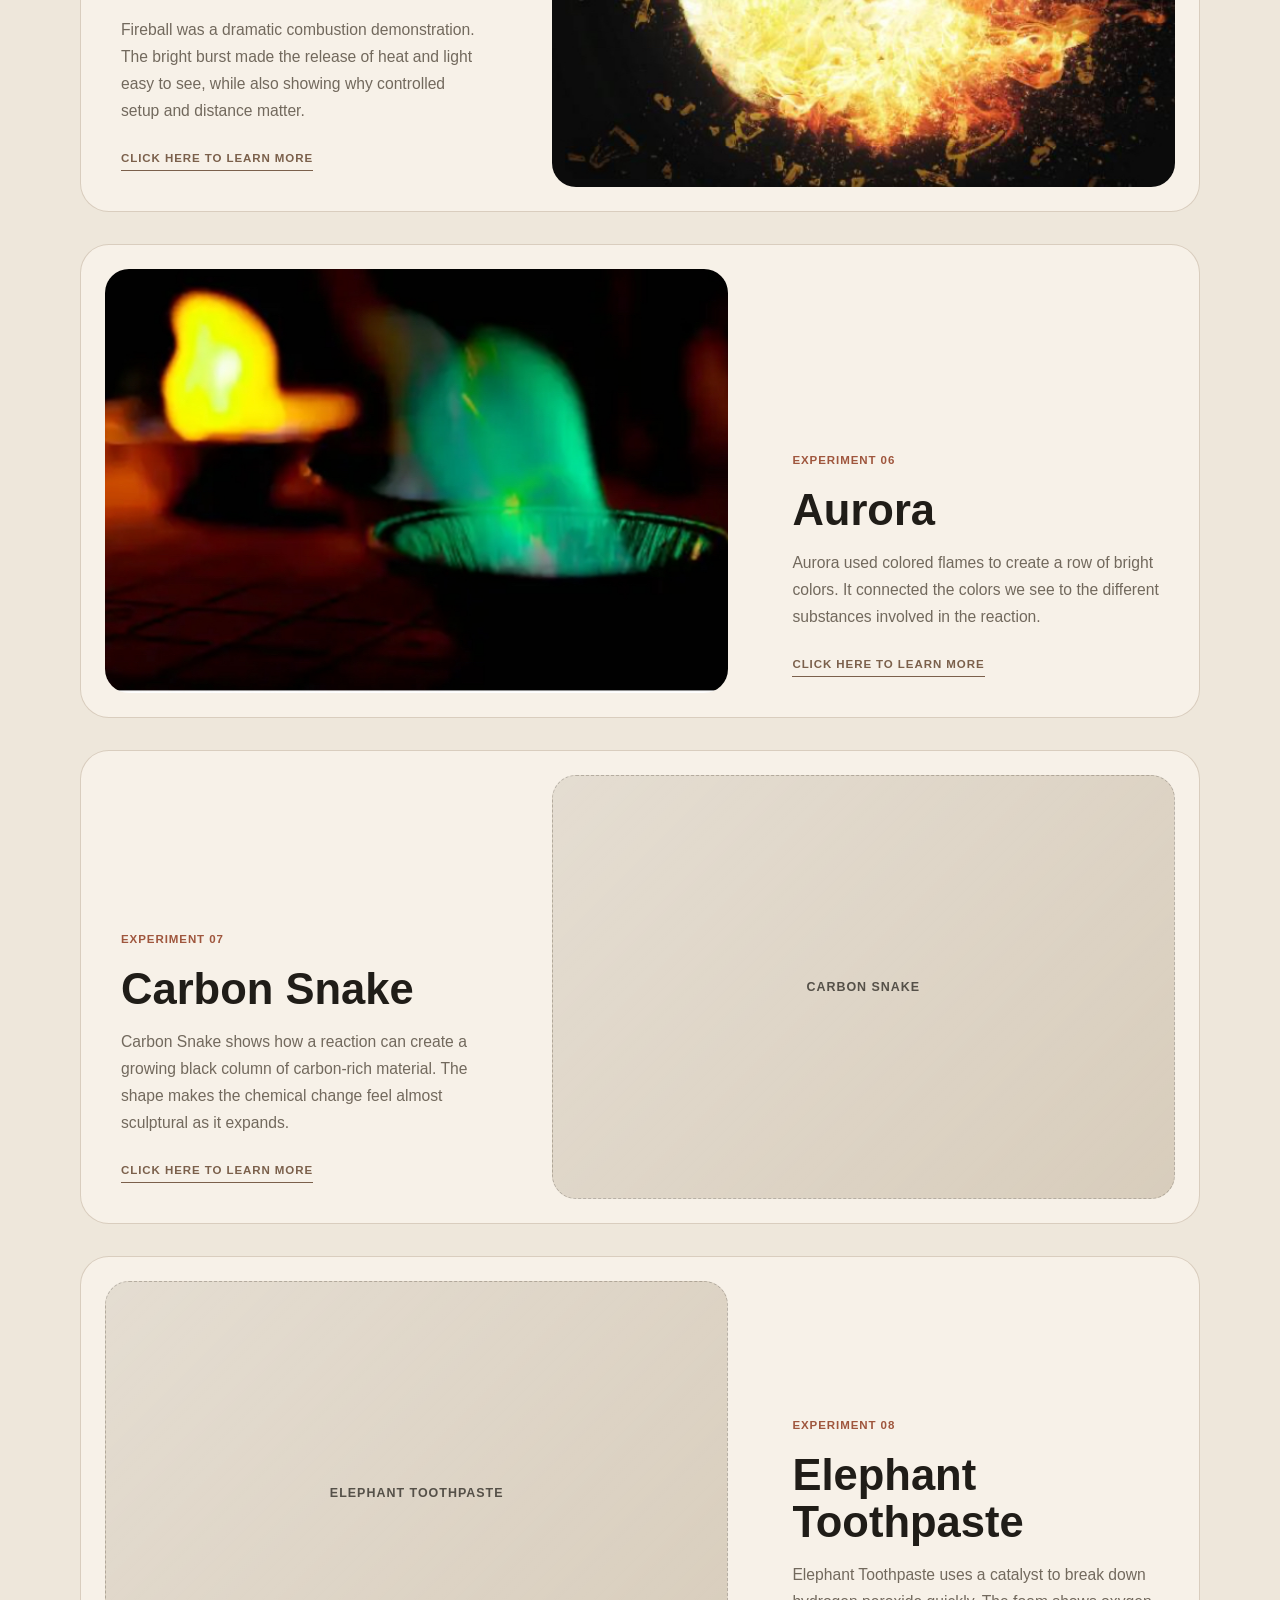
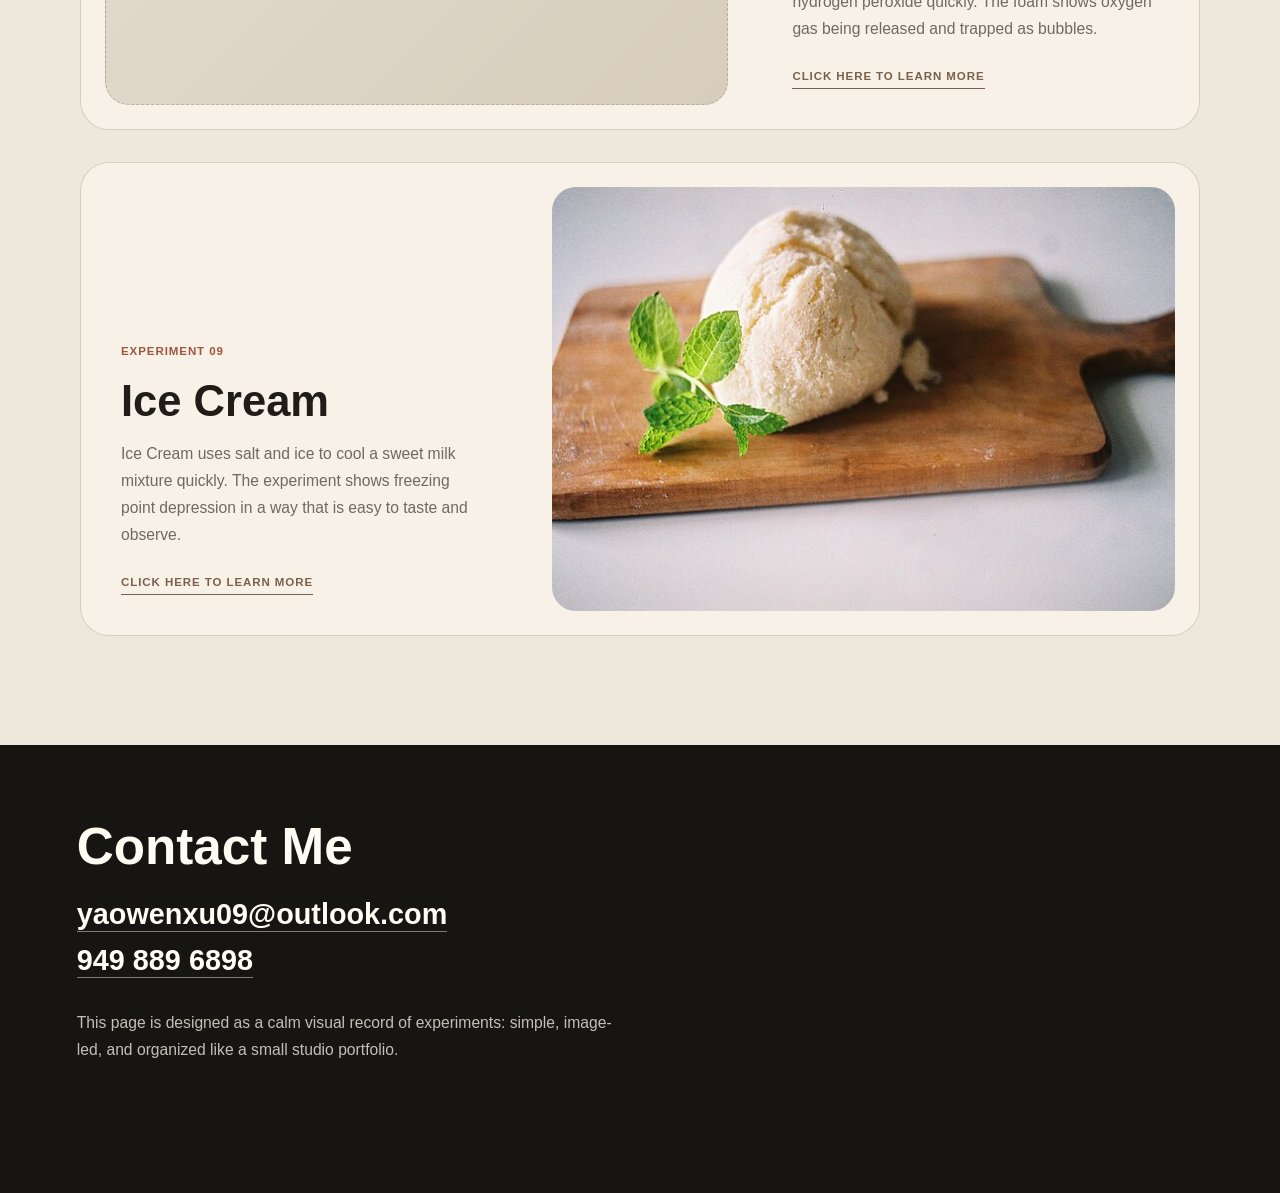
==== commit 3f2265f6: "Remove public upload controls" ====
--- a/index.html
+++ b/index.html
@@ -63,9 +63,9 @@
       <section class="bio-section" id="bio">
         <p class="section-number">Bio</p>
         <div class="bio-grid">
-          <figure class="photo bio-photo" data-title="About Me" data-image-key="about-me">
-            <img
-              src="https://images.unsplash.com/photo-1532094349884-543bc11b234d?auto=format&fit=crop&w=800&q=80"
+          <figure class="photo bio-photo" data-title="About Me">
+            <img
+              src="assets/about-me.jpg"
               alt="Laboratory glassware and science equipment"
             />
           </figure>
@@ -284,6 +284,5 @@
         </p>
       </section>
     </main>
-    <script src="script.js"></script>
   </body>
 </html>
--- a/styles.css
+++ b/styles.css
@@ -191,36 +191,6 @@
 .missing-image.no-placeholder-label {
   border: 0;
   min-height: 0;
-}
-
-.upload-control {
-  position: absolute;
-  right: 1rem;
-  bottom: 1rem;
-  z-index: 2;
-  display: inline-flex;
-  align-items: center;
-  justify-content: center;
-  min-height: 2.35rem;
-  padding: 0.65rem 0.9rem;
-  color: #fffaf2;
-  background: rgba(23, 21, 18, 0.78);
-  border: 1px solid rgba(255, 250, 242, 0.3);
-  border-radius: 999px;
-  cursor: pointer;
-  font-size: 0.72rem;
-  font-weight: 700;
-  letter-spacing: 0.06em;
-  text-transform: uppercase;
-  backdrop-filter: blur(10px);
-}
-
-.upload-control input {
-  position: absolute;
-  width: 1px;
-  height: 1px;
-  opacity: 0;
-  pointer-events: none;
 }
 
 .paper-note {
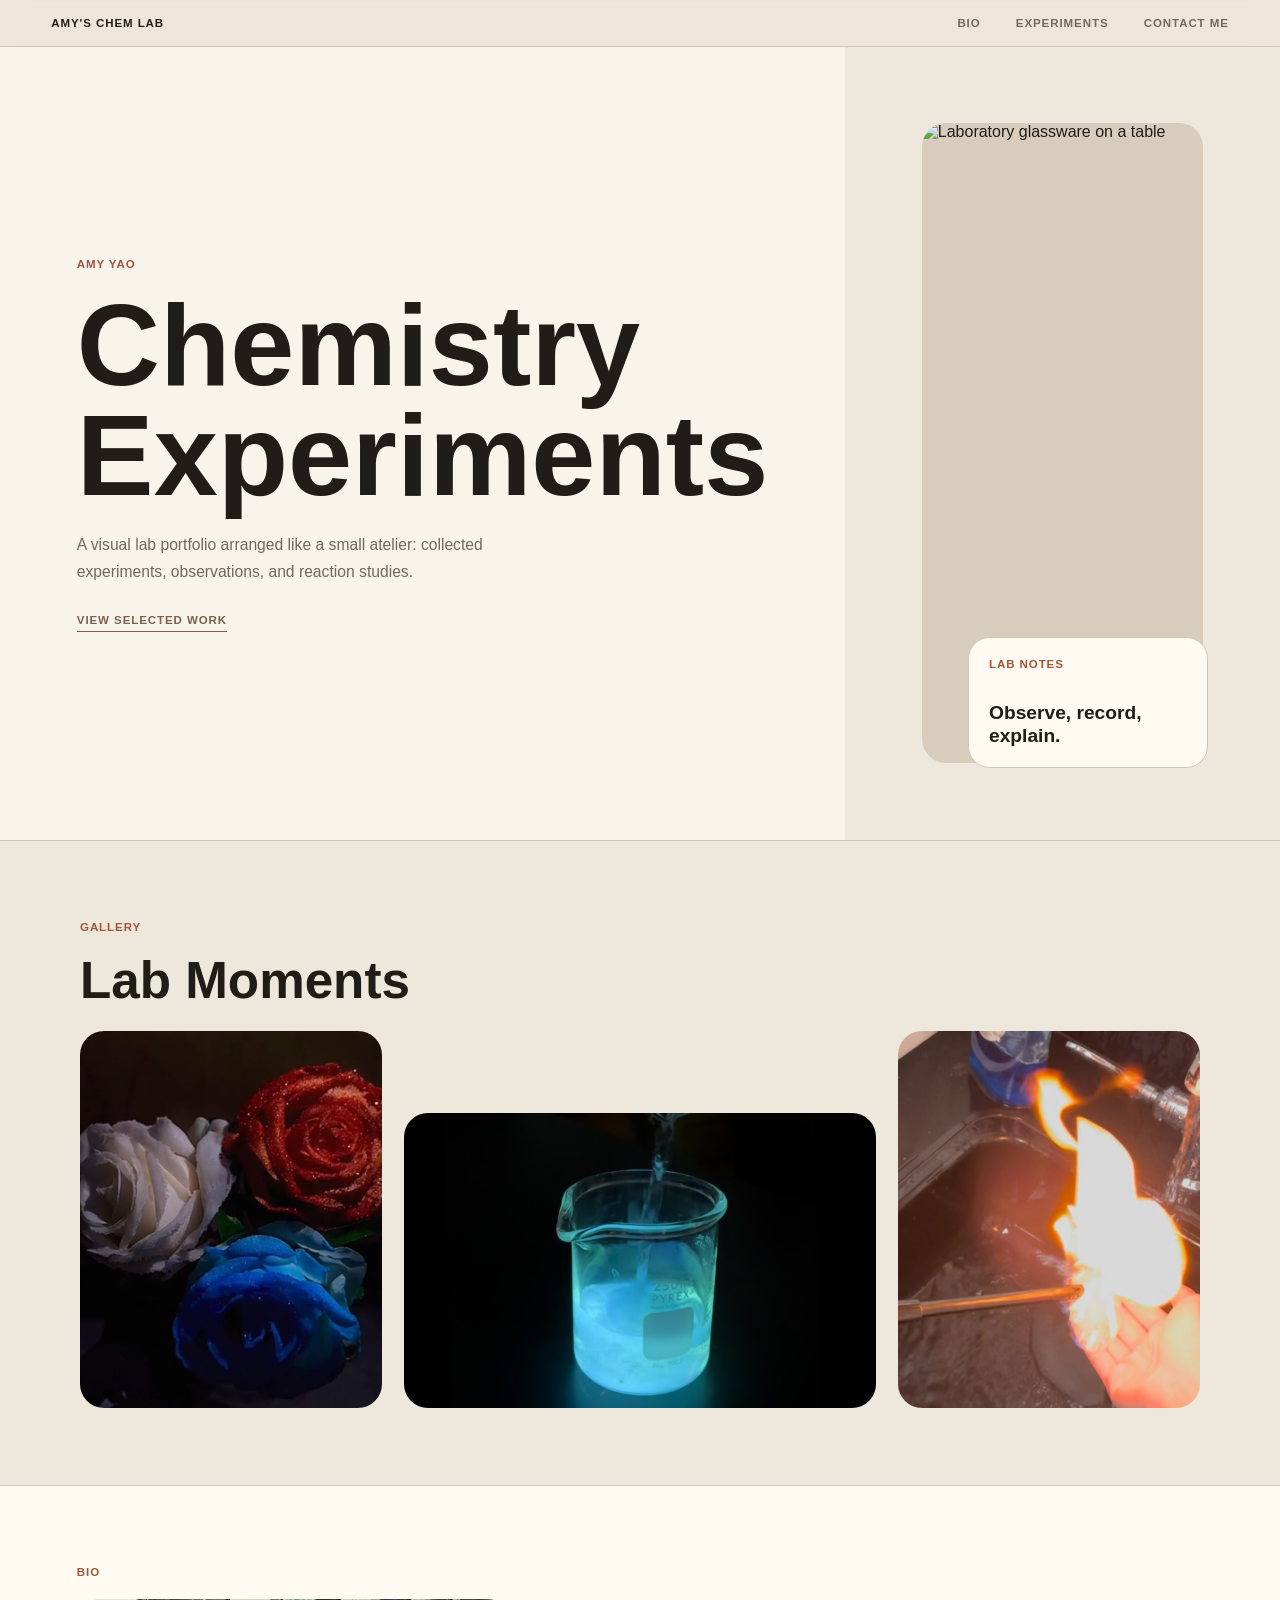
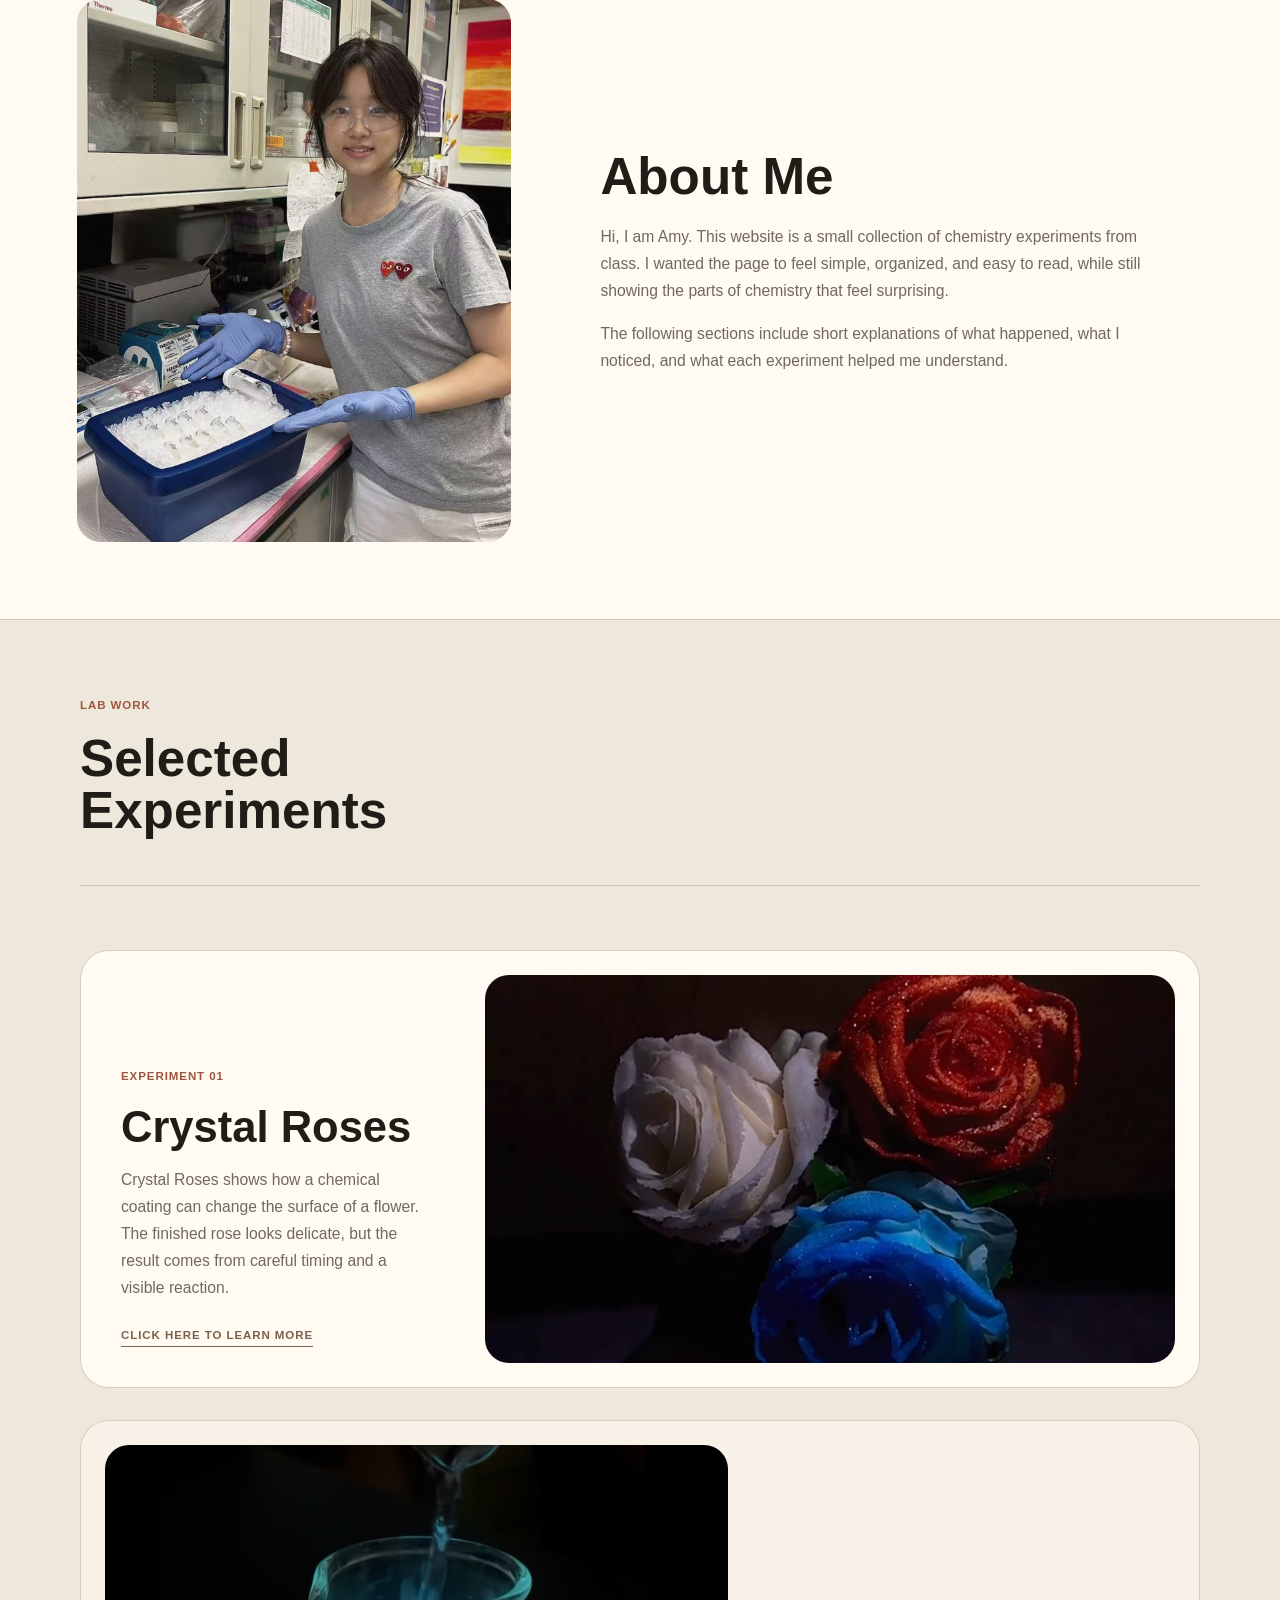
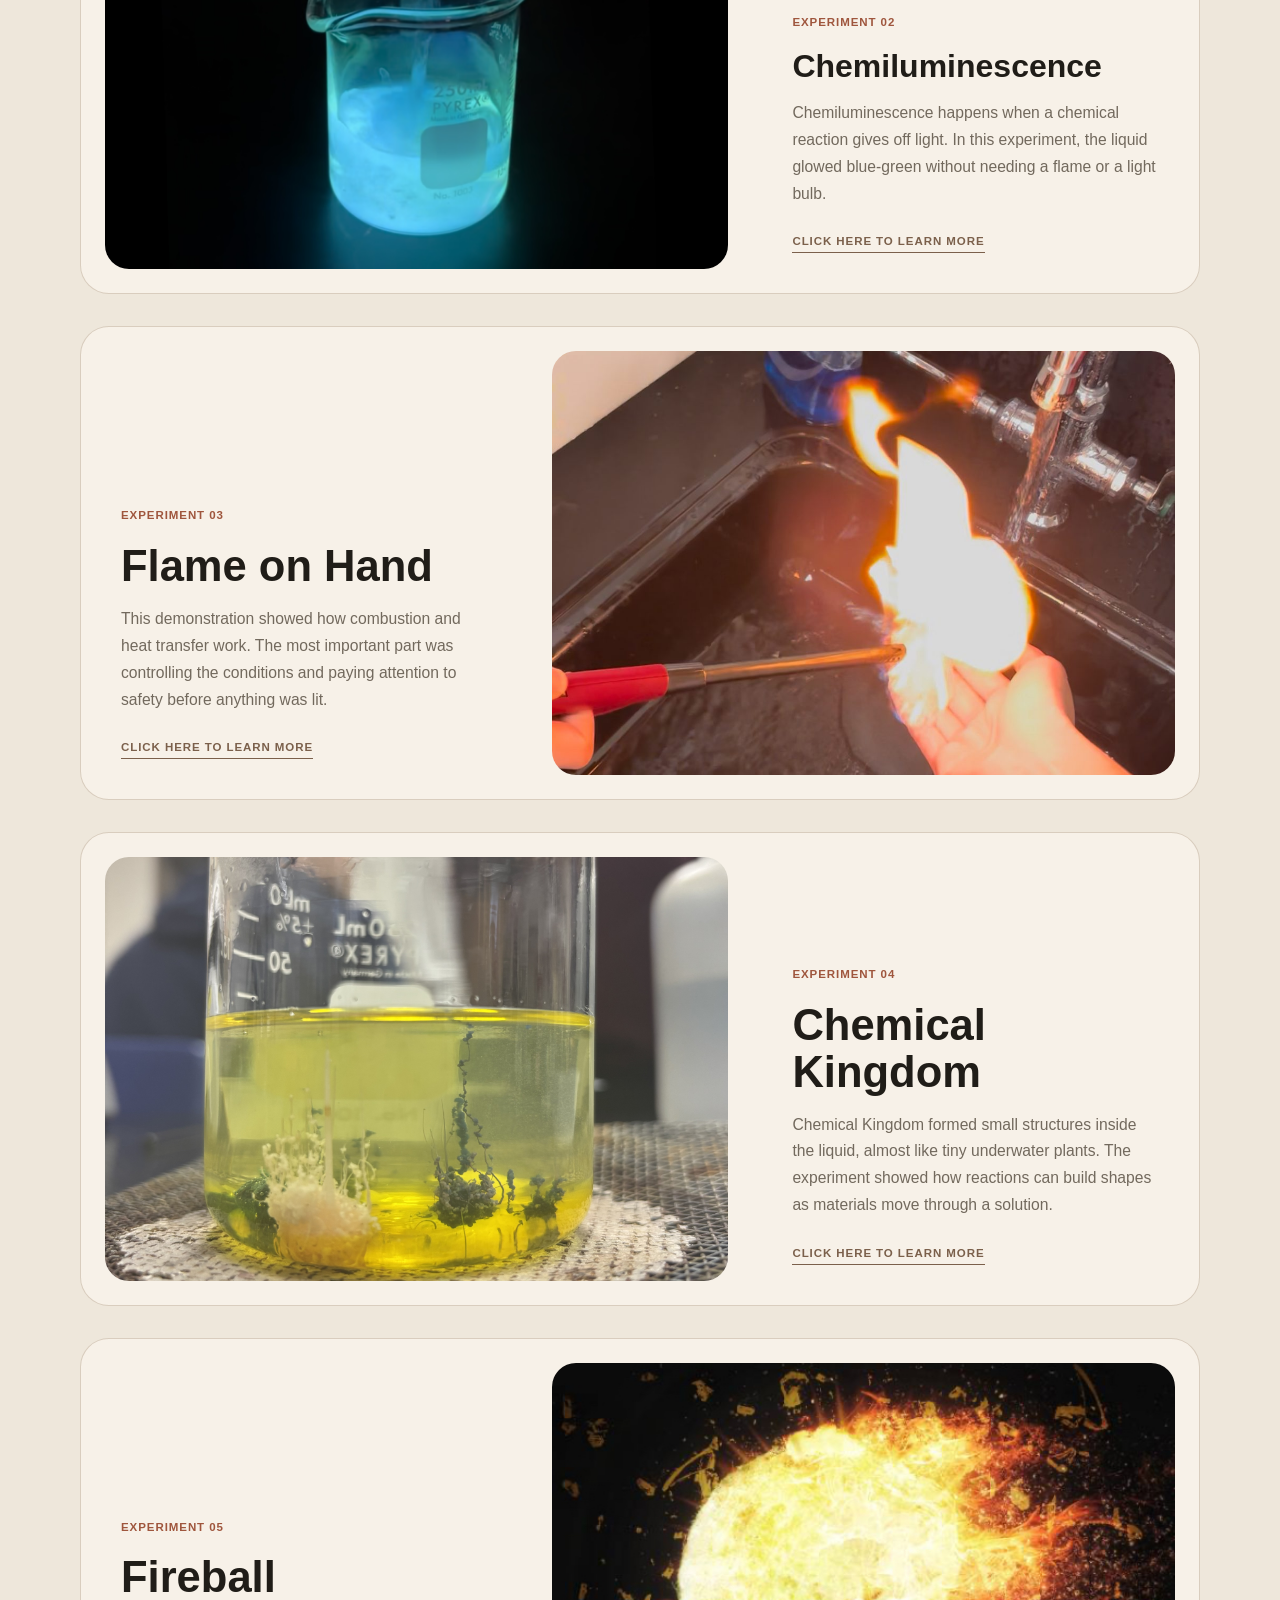
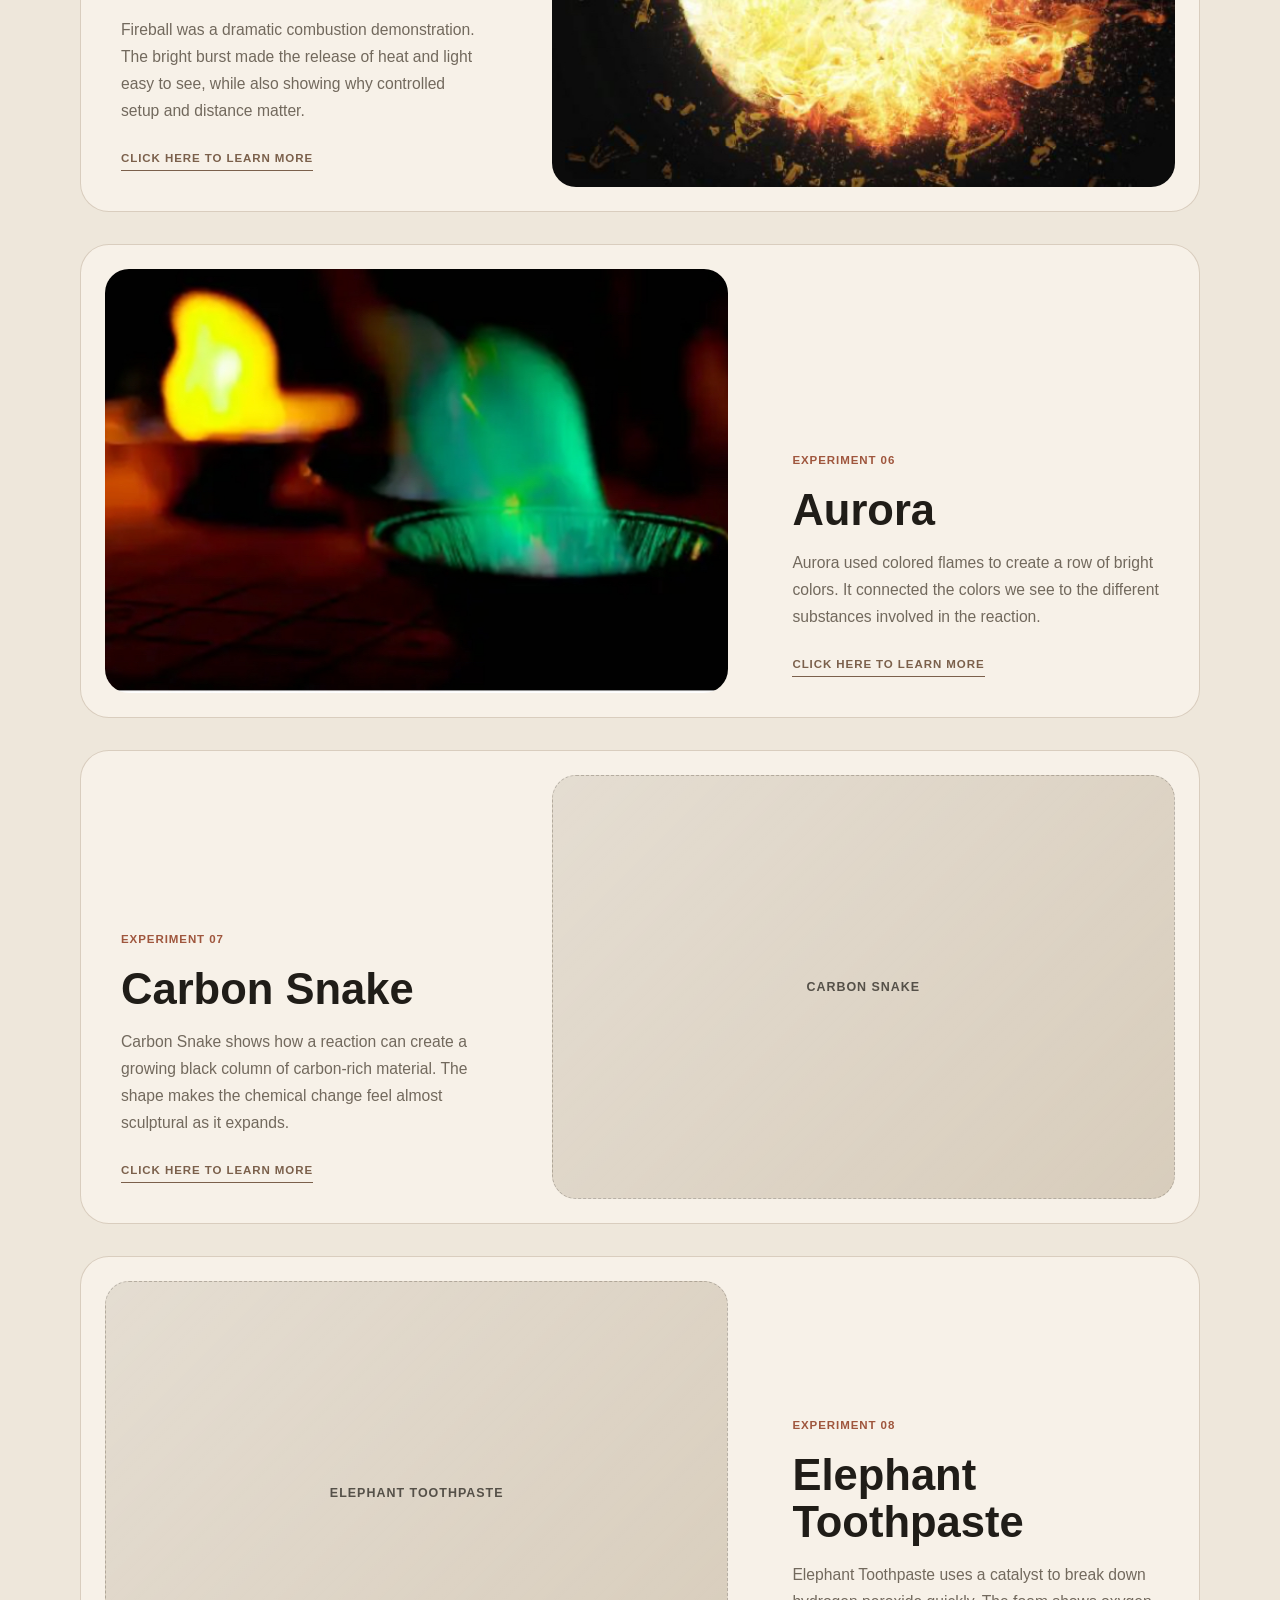
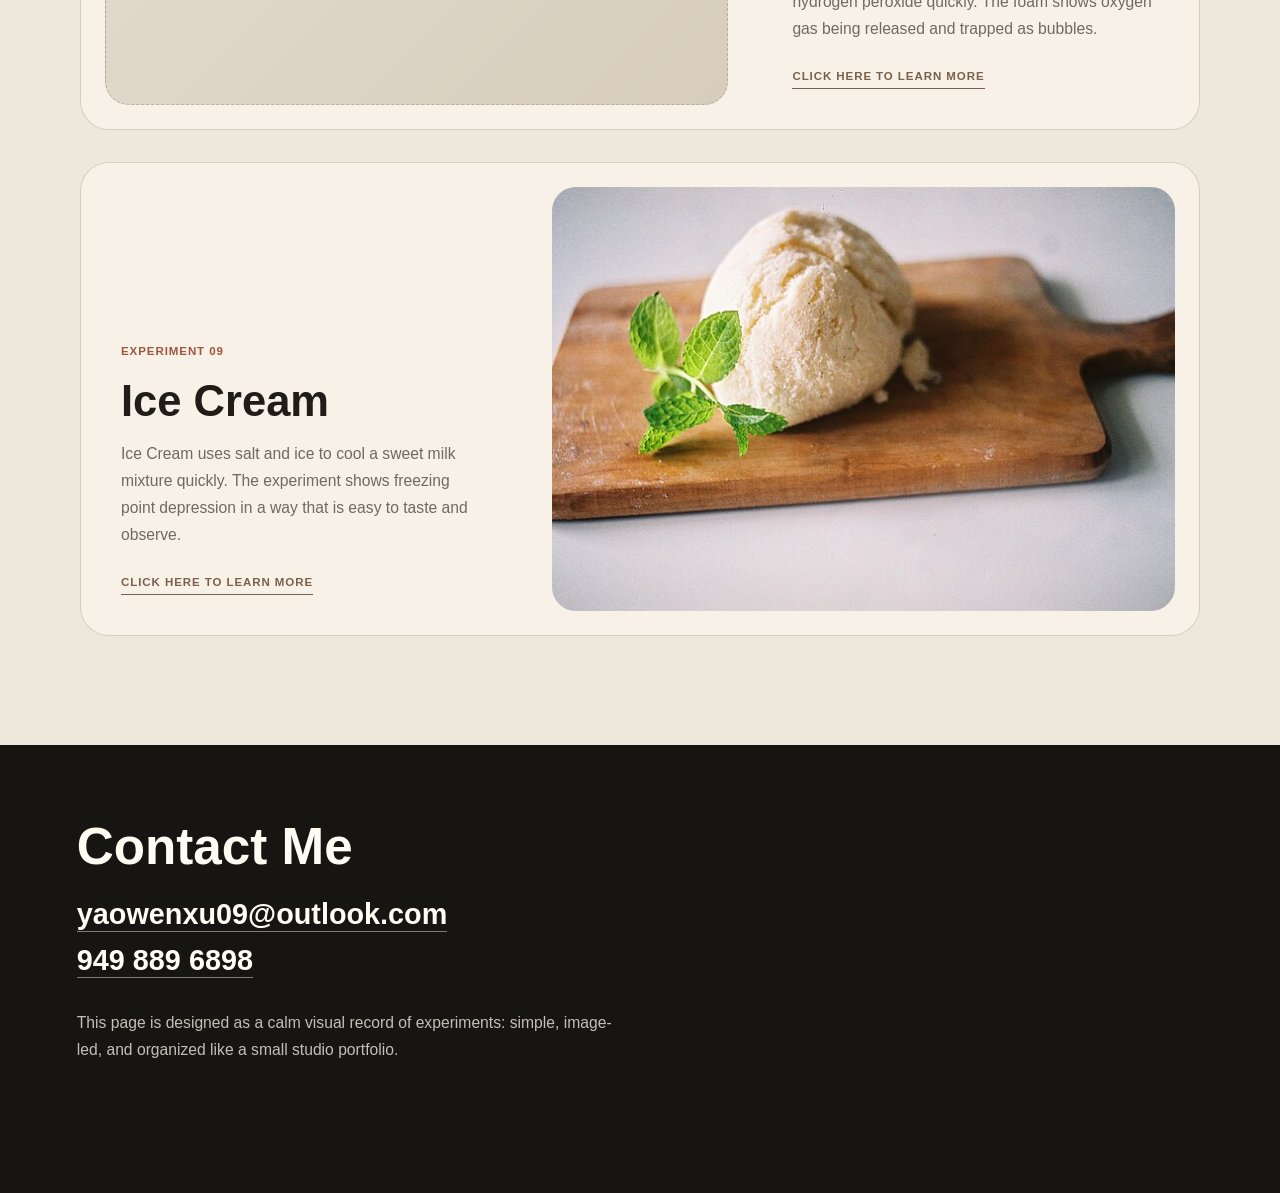
==== commit e8d443b5: "Use PNG about me photo" ====
--- a/index.html
+++ b/index.html
@@ -65,7 +65,7 @@
         <div class="bio-grid">
           <figure class="photo bio-photo" data-title="About Me">
             <img
-              src="assets/about-me.jpg"
+              src="assets/about-me.png"
               alt="Laboratory glassware and science equipment"
             />
           </figure>
